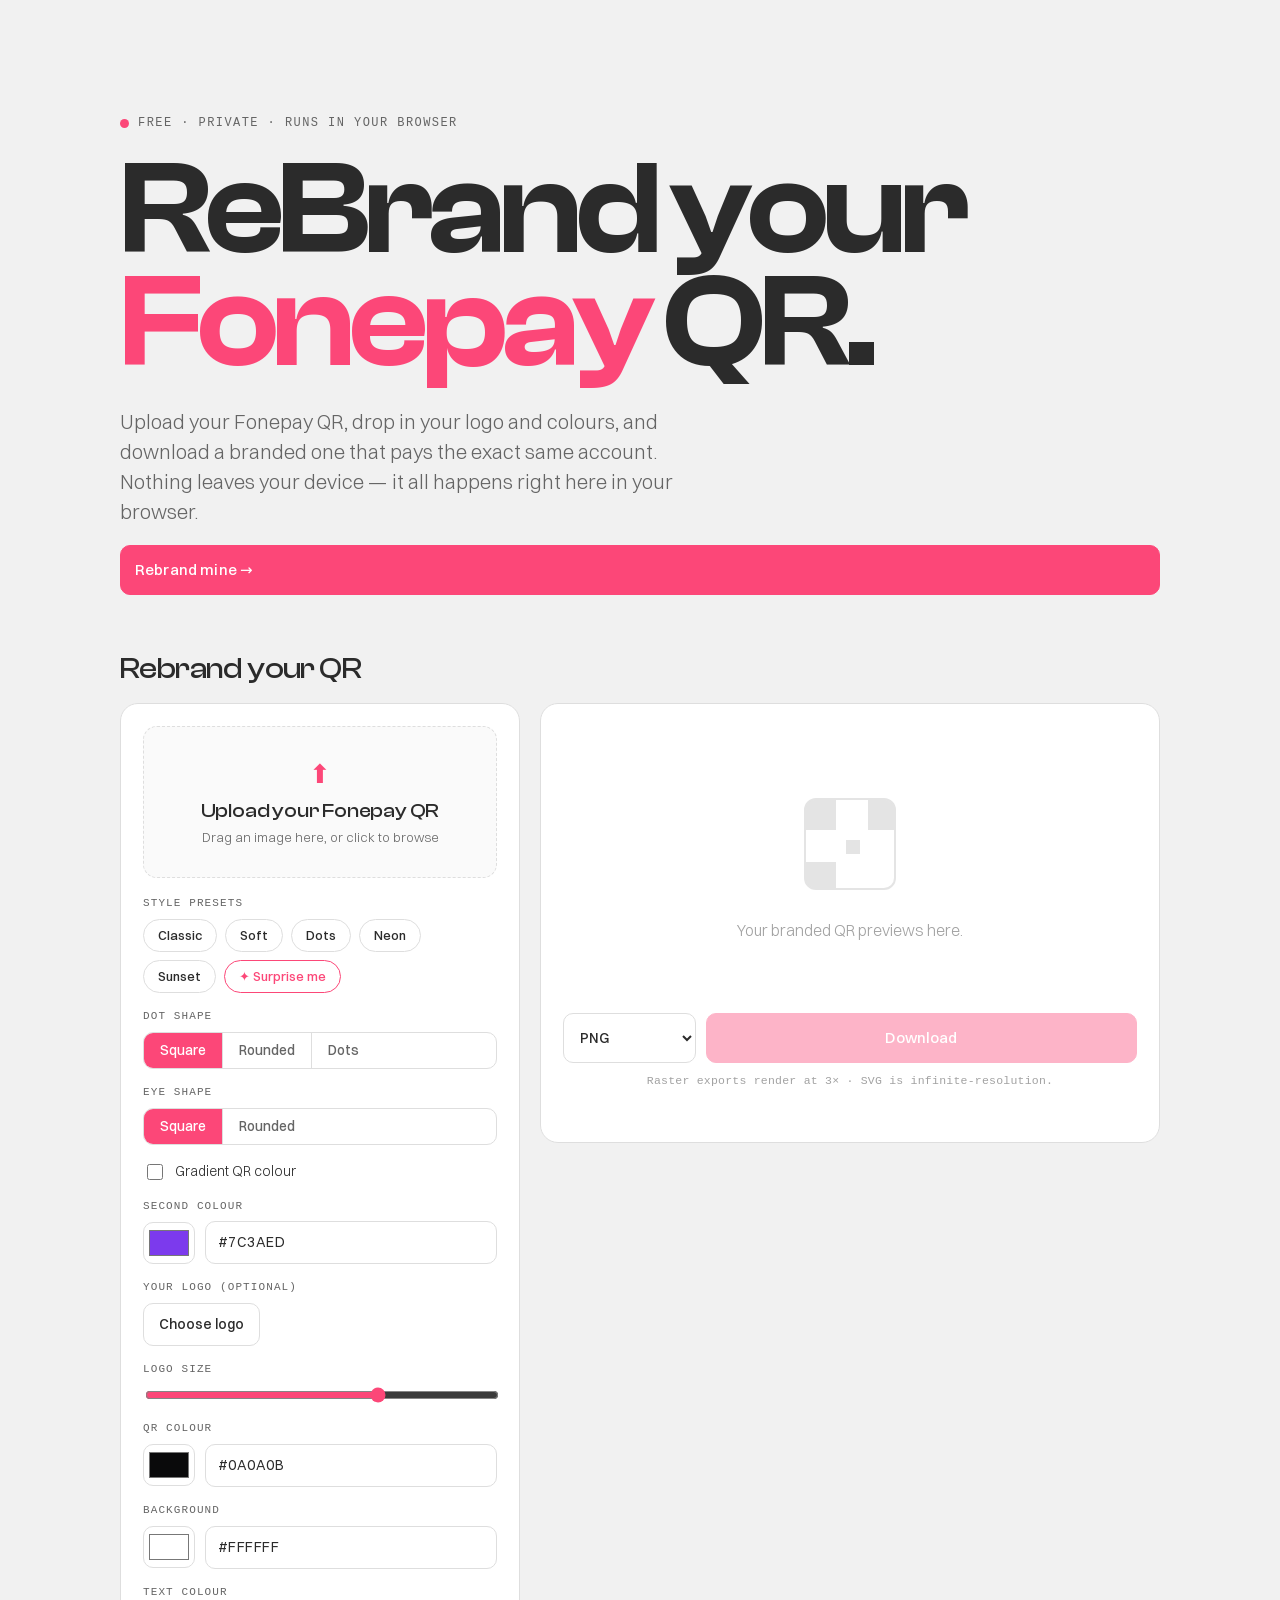
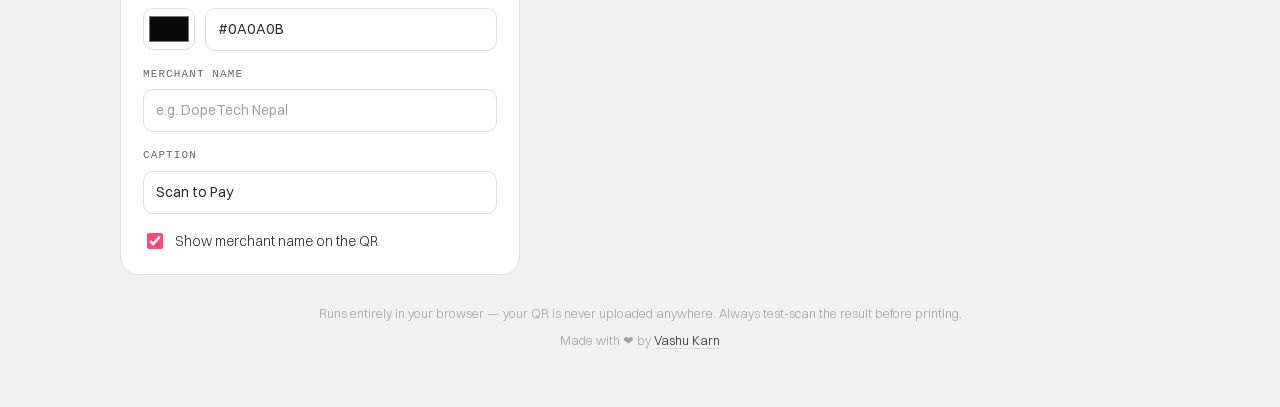
==== index.html @ 83baed9d "Add high-quality export in PNG, JPG, WebP (3x) and true-vector SVG" ====
<!doctype html>
<html lang="en">
<head>
  <meta charset="utf-8">
  <meta name="viewport" content="width=device-width, initial-scale=1">

  <title>ReBrand Fonepay QR — Add Your Logo &amp; Colours to a Fonepay QR</title>
  <meta name="description" content="Free tool to rebrand your Fonepay QR. Add your logo, colours and business name, then download a custom QR that pays the exact same account. Runs entirely in your browser — nothing is uploaded.">
  <link rel="canonical" href="https://rebrandfonepayqr.vijaykarn.com.np/">
  <meta name="robots" content="index, follow">
  <meta name="theme-color" content="#fc4778">

  <!-- Open Graph / social -->
  <meta property="og:type" content="website">
  <meta property="og:site_name" content="ReBrand Fonepay QR">
  <meta property="og:title" content="ReBrand Fonepay QR — add your logo &amp; colours to a Fonepay QR">
  <meta property="og:description" content="Upload your Fonepay QR, add your logo and colours, and download a branded one that pays the same account. Free and private — runs in your browser.">
  <meta property="og:url" content="https://rebrandfonepayqr.vijaykarn.com.np/">
  <meta property="og:image" content="https://rebrandfonepayqr.vijaykarn.com.np/og-image.png">
  <meta property="og:image:width" content="1200">
  <meta property="og:image:height" content="630">
  <meta name="twitter:card" content="summary_large_image">
  <meta name="twitter:title" content="ReBrand Fonepay QR">
  <meta name="twitter:description" content="Add your logo &amp; colours to a Fonepay QR — free, private, in your browser.">
  <meta name="twitter:image" content="https://rebrandfonepayqr.vijaykarn.com.np/og-image.png">

  <link rel="icon" href="favicon.svg" type="image/svg+xml">
  <link rel="preload" href="lib/fonts/clash-display-600.woff2" as="font" type="font/woff2" crossorigin>
  <link rel="preload" href="lib/fonts/switzer-300.woff2" as="font" type="font/woff2" crossorigin>
  <link rel="stylesheet" href="style.css">

  <script type="application/ld+json">
  {
    "@context": "https://schema.org",
    "@type": "WebApplication",
    "name": "ReBrand Fonepay QR",
    "url": "https://rebrandfonepayqr.vijaykarn.com.np/",
    "description": "Free tool to rebrand a Fonepay QR with your logo, colours and business name. The redesigned QR pays the same account. Runs entirely in the browser.",
    "applicationCategory": "UtilitiesApplication",
    "operatingSystem": "Any (web browser)",
    "browserRequirements": "Requires JavaScript",
    "offers": { "@type": "Offer", "price": "0", "priceCurrency": "NPR" }
  }
  </script>
</head>
<body>
  <header class="hero">
    <p class="eyebrow"><span class="dot"></span> Free · Private · Runs in your browser</p>
    <h1 class="hero-title">ReBrand your <em>Fonepay</em> QR.</h1>
    <p class="hero-sub">Upload your Fonepay QR, drop in your logo and colours, and download a branded one that pays the exact same account. Nothing leaves your device — it all happens right here in your browser.</p>
    <a href="#tool" class="btn primary hero-cta">Rebrand mine →</a>
  </header>

  <h2 class="tool-heading" id="tool">Rebrand your QR</h2>
  <main class="grid">
    <!-- Controls -->
    <section class="panel" aria-label="Design controls">
      <label class="drop" id="drop">
        <input type="file" id="qrFile" accept="image/*" hidden>
        <div class="drop-inner">
          <div class="drop-ico">⬆</div>
          <div><strong>Upload your Fonepay QR</strong></div>
          <div class="muted">Drag an image here, or click to browse</div>
        </div>
      </label>

      <div id="detected" class="banner" hidden></div>

      <div id="controls" hidden>
        <div class="field">
          <label>Style presets</label>
          <div class="chips" id="presets">
            <button type="button" class="chip" data-preset="classic">Classic</button>
            <button type="button" class="chip" data-preset="soft">Soft</button>
            <button type="button" class="chip" data-preset="dots">Dots</button>
            <button type="button" class="chip" data-preset="neon">Neon</button>
            <button type="button" class="chip" data-preset="sunset">Sunset</button>
            <button type="button" class="chip surprise" id="surprise">✦ Surprise me</button>
          </div>
        </div>

        <div class="field">
          <label>Dot shape</label>
          <div class="seg" id="dotShape" role="group" aria-label="Dot shape">
            <button type="button" data-val="square" class="on">Square</button>
            <button type="button" data-val="rounded">Rounded</button>
            <button type="button" data-val="dots">Dots</button>
          </div>
        </div>

        <div class="field">
          <label>Eye shape</label>
          <div class="seg" id="eyeShape" role="group" aria-label="Finder eye shape">
            <button type="button" data-val="square" class="on">Square</button>
            <button type="button" data-val="rounded">Rounded</button>
          </div>
        </div>

        <label class="check">
          <input type="checkbox" id="gradient">
          Gradient QR colour
        </label>
        <div class="field" id="fg2Field" hidden>
          <label for="fg2">Second colour</label>
          <div class="color-row">
            <input type="color" id="fg2" value="#7c3aed">
            <input type="text" id="fg2Hex" class="hex" value="#7C3AED" maxlength="7" spellcheck="false" aria-label="Second colour hex">
          </div>
        </div>

        <div class="field">
          <label>Your logo (optional)</label>
          <div class="row">
            <label class="btn file">
              <input type="file" id="logoFile" accept="image/*" hidden>
              Choose logo
            </label>
            <button id="removeLogo" class="btn ghost" hidden>Remove</button>
          </div>
        </div>

        <div class="field">
          <label for="logoSize">Logo size</label>
          <input type="range" id="logoSize" min="8" max="26" value="20">
        </div>

        <div class="field">
          <label for="fg">QR colour</label>
          <div class="color-row">
            <input type="color" id="fg" value="#0a0a0b">
            <input type="text" id="fgHex" class="hex" value="#0a0a0b" maxlength="7" spellcheck="false" aria-label="QR colour hex">
          </div>
        </div>
        <div class="field">
          <label for="bg">Background</label>
          <div class="color-row">
            <input type="color" id="bg" value="#ffffff">
            <input type="text" id="bgHex" class="hex" value="#ffffff" maxlength="7" spellcheck="false" aria-label="Background hex">
          </div>
        </div>
        <div class="field">
          <label for="tx">Text colour</label>
          <div class="color-row">
            <input type="color" id="tx" value="#0a0a0b">
            <input type="text" id="txHex" class="hex" value="#0a0a0b" maxlength="7" spellcheck="false" aria-label="Text colour hex">
          </div>
        </div>

        <div class="field">
          <label for="merchant">Merchant name</label>
          <input type="text" id="merchant" maxlength="40" placeholder="e.g. DopeTech Nepal">
        </div>

        <div class="field">
          <label for="caption">Caption</label>
          <input type="text" id="caption" value="Scan to Pay" maxlength="40" placeholder="e.g. Scan to Pay">
        </div>

        <label class="check">
          <input type="checkbox" id="showMerchant" checked>
          Show merchant name on the QR
        </label>
      </div>
    </section>

    <!-- Preview -->
    <section class="panel preview" aria-label="Preview">
      <div id="empty" class="empty">
        <div class="empty-qr"></div>
        <p>Your branded QR previews here.</p>
      </div>
      <canvas id="canvas" aria-label="Branded QR preview"></canvas>
      <div id="verify" class="verify" hidden></div>
      <div class="export">
        <select id="format" aria-label="Export format">
          <option value="png">PNG</option>
          <option value="jpg">JPG</option>
          <option value="webp">WebP</option>
          <option value="svg">SVG · vector</option>
        </select>
        <button id="download" class="btn primary" disabled>Download</button>
      </div>
      <p class="export-note">Raster exports render at 3× · SVG is infinite-resolution.</p>
    </section>
  </main>

  <footer class="foot">
    <p>Runs entirely in your browser — your QR is never uploaded anywhere.
    Always test-scan the result before printing.</p>
    <p class="credit">Made with <span aria-hidden="true">❤️</span><span class="sr-only">love</span> by
      <a href="https://vijaykarn.com.np/" target="_blank" rel="noopener">Vashu Karn</a></p>
  </footer>

  <script src="lib/jsQR.js"></script>
  <script src="lib/qrcode-generator.js"></script>
  <script type="module" src="app.js"></script>
</body>
</html>
---- style.css ----
/* Self-hosted fonts (Fontshare — free for commercial use, no CDN at runtime). */
@font-face { font-family: "Clash Display"; src: url("lib/fonts/clash-display-500.woff2") format("woff2"); font-weight: 500; font-style: normal; font-display: swap; }
@font-face { font-family: "Clash Display"; src: url("lib/fonts/clash-display-600.woff2") format("woff2"); font-weight: 600; font-style: normal; font-display: swap; }
@font-face { font-family: "Switzer"; src: url("lib/fonts/switzer-300.woff2") format("woff2"); font-weight: 300; font-style: normal; font-display: swap; }
@font-face { font-family: "Switzer"; src: url("lib/fonts/switzer-400.woff2") format("woff2"); font-weight: 400; font-style: normal; font-display: swap; }
@font-face { font-family: "Switzer"; src: url("lib/fonts/switzer-500.woff2") format("woff2"); font-weight: 500; font-style: normal; font-display: swap; }

/* Visual language adapted from incredibles.dev:
   light editorial ground (#f1f1f1), ink #2b2b2b, hot-pink accent #fc4778,
   an oversized display face with tight tracking, and easeOutQuint motion.
   Fonts are free look-alikes (Clash Display ~ Frama, Switzer ~ Neue Montreal). */
:root {
  --bg: #f1f1f1;
  --surface: #ffffff;
  --surface-2: #fafafa;
  --ink: #2b2b2b;
  --muted: #656565;
  --faint: #a2a2a2;
  --line: #dedede;
  --line-2: #eaeaea;
  --accent: #fc4778;
  --accent-ink: #ffffff;
  --ok: #1f9d55;
  --bad: #e0245e;
  --radius: 14px;
  --ease: cubic-bezier(0.23, 1, 0.32, 1);
  --ease-expo: cubic-bezier(0.19, 1, 0.22, 1);

  --font-head: "Clash Display", "Frama", system-ui, sans-serif;
  --font-body: "Switzer", "Neue Montreal", system-ui, -apple-system, sans-serif;
  --font-mono: "Supply Mono", ui-monospace, "SF Mono", Menlo, Consolas, monospace;
  font-family: var(--font-body);
}

* { box-sizing: border-box; }
body {
  margin: 0;
  background: var(--bg);
  color: var(--ink);
  font-family: var(--font-body);
  font-weight: 300;
  line-height: 1.35;
  min-height: 100vh;
  padding: 40px 20px 56px;
  -webkit-font-smoothing: antialiased;
}

/* Motion: staggered fade-up reveal on load, easeOutQuint */
@keyframes fadeUp { from { opacity: 0; transform: translateY(18px); } to { opacity: 1; transform: none; } }
.hero, .grid > .panel, .foot { animation: fadeUp .9s var(--ease) both; }
.hero { animation-delay: .04s; }
.hero-title { animation: fadeUp 1s var(--ease) both; animation-delay: .1s; }
.hero-sub { animation: fadeUp 1s var(--ease) both; animation-delay: .18s; }
.hero-cta { animation: fadeUp 1s var(--ease) both; animation-delay: .26s; }
.grid > .panel:nth-child(1) { animation-delay: .14s; }
.grid > .panel:nth-child(2) { animation-delay: .22s; }
.foot { animation-delay: .3s; }

/* Hero */
.hero { max-width: 1040px; margin: 0 auto; padding: clamp(36px, 8vh, 92px) 0 clamp(30px, 6vh, 64px); }
.eyebrow { display: inline-flex; align-items: center; gap: 9px; font-family: var(--font-mono); font-size: 12px; text-transform: uppercase; letter-spacing: .12em; color: var(--muted); margin: 0 0 22px; }
.eyebrow .dot { width: 9px; height: 9px; border-radius: 50%; background: var(--accent); }
.hero-title {
  font-family: var(--font-head); font-weight: 600;
  font-size: clamp(48px, 11vw, 132px); line-height: .86; letter-spacing: -.045em;
  margin: 0; text-wrap: balance;
}
.hero-title em { font-style: normal; color: var(--accent); }
.hero-sub { max-width: 560px; margin: 26px 0 0; font-size: clamp(16px, 2.3vw, 20px); line-height: 1.5; color: var(--muted); }
.hero-cta { display: inline-flex; width: auto; margin-top: 30px; padding: 14px 26px; text-decoration: none; }
.tool-heading { max-width: 1040px; margin: 0 auto 14px; font-family: var(--font-head); font-weight: 500; font-size: clamp(22px, 3vw, 30px); letter-spacing: -.02em; }

/* Layout */
.grid {
  max-width: 1040px; margin: 0 auto;
  display: grid; grid-template-columns: 400px 1fr; gap: 20px; align-items: start;
}
@media (max-width: 820px) { .grid { grid-template-columns: 1fr; } }

.panel {
  background: var(--surface); border: 1px solid var(--line);
  border-radius: 18px; padding: 22px;
}

/* Dropzone */
.drop {
  display: block; border: 1.5px dashed var(--line); border-radius: var(--radius);
  padding: 30px; text-align: center; cursor: pointer; background: var(--surface-2);
  transition: border-color .4s var(--ease), background .4s var(--ease), transform .4s var(--ease);
}
.drop:hover, .drop.over { border-color: var(--accent); background: #fff5f8; transform: translateY(-2px); }
.drop-inner { display: grid; gap: 5px; }
.drop-ico { font-size: 26px; color: var(--accent); }
.drop-inner strong { font-family: var(--font-head); font-weight: 500; letter-spacing: -.01em; font-size: 20px; }
.muted { color: var(--muted); font-size: 13px; }

/* Banner */
.banner { margin-top: 16px; padding: 12px 14px; border-radius: var(--radius); font-size: 13.5px; line-height: 1.45; border: 1px solid var(--line); background: var(--surface-2); }
.banner.ok { background: #eefaf1; border-color: #bfe6cb; color: #1a6d3a; }
.banner.warn { background: #fff7e8; border-color: #f0dca6; color: #8a6414; }
.banner.bad { background: #fdeef2; border-color: #f3c2ce; color: #9c2444; }

/* Controls */
#controls { margin-top: 18px; display: grid; gap: 16px; }
.field { display: grid; gap: 8px; }
.field > label { font-family: var(--font-mono); font-size: 11px; text-transform: uppercase; letter-spacing: .1em; color: var(--muted); }
.row { display: flex; gap: 10px; align-items: center; }

input[type="text"] {
  width: 100%; background: var(--surface); border: 1px solid var(--line); color: var(--ink);
  border-radius: 10px; padding: 11px 12px; font-size: 14px; font-family: var(--font-body);
  transition: border-color .3s var(--ease), box-shadow .3s var(--ease);
}
input[type="text"]::placeholder { color: var(--faint); }
input[type="text"]:focus { outline: none; border-color: var(--accent); box-shadow: 0 0 0 3px rgba(252, 71, 120, .15); }
input[type="color"] { width: 100%; height: 42px; background: var(--surface); border: 1px solid var(--line); border-radius: 10px; padding: 3px; cursor: pointer; }
.color-row { display: flex; gap: 10px; align-items: center; }
.color-row input[type="color"] { flex: 0 0 52px; width: 52px; }
.hex { flex: 1; text-transform: uppercase; font-family: var(--font-mono); letter-spacing: .03em; }
.hex.invalid { border-color: var(--bad); box-shadow: 0 0 0 3px rgba(224, 36, 94, .15); }
input[type="range"] { width: 100%; accent-color: var(--accent); }
.check { display: flex; align-items: center; gap: 9px; font-size: 14px; color: var(--ink); cursor: pointer; }
.check input { accent-color: var(--accent); width: 16px; height: 16px; }

/* Style presets */
.chips { display: flex; flex-wrap: wrap; gap: 8px; }
.chip {
  border: 1px solid var(--line); background: var(--surface); color: var(--ink);
  border-radius: 999px; padding: 7px 14px; font-size: 13px; font-weight: 500; font-family: var(--font-body);
  cursor: pointer; transition: border-color .3s var(--ease), color .3s var(--ease), background .3s var(--ease), transform .2s var(--ease);
}
.chip:hover { border-color: var(--ink); transform: translateY(-1px); }
.chip.surprise { border-color: var(--accent); color: var(--accent); }
.chip.surprise:hover { background: var(--accent); color: #fff; border-color: var(--accent); }

/* Segmented control */
.seg { display: inline-flex; border: 1px solid var(--line); border-radius: 10px; overflow: hidden; background: var(--surface); }
.seg button {
  border: 0; background: transparent; color: var(--muted); cursor: pointer;
  padding: 9px 16px; font-size: 13.5px; font-weight: 500; font-family: var(--font-body);
  border-right: 1px solid var(--line); transition: background .25s var(--ease), color .25s var(--ease);
}
.seg button:last-child { border-right: 0; }
.seg button:hover { color: var(--ink); }
.seg button.on { background: var(--accent); color: #fff; }

/* Buttons */
.btn {
  border: 1px solid var(--line); background: var(--surface); color: var(--ink);
  border-radius: 10px; padding: 11px 15px; font-size: 14px; font-weight: 500; font-family: var(--font-body);
  cursor: pointer; transition: background .3s var(--ease), color .3s var(--ease), border-color .3s var(--ease), transform .3s var(--ease);
}
.btn:hover { border-color: var(--ink); transform: translateY(-1px); }
.btn.ghost { background: transparent; color: var(--muted); border-color: transparent; }
.btn.ghost:hover { color: var(--accent); transform: none; }
.btn.primary {
  width: 100%; margin-top: 18px; background: var(--accent); border-color: var(--accent); color: var(--accent-ink);
  padding: 14px; font-size: 15px; letter-spacing: .01em;
}
.btn.primary:hover { background: #e23568; border-color: #e23568; transform: translateY(-2px); }
.btn.primary:disabled { opacity: .4; cursor: not-allowed; transform: none; }
.btn:focus-visible { outline: 2px solid var(--accent); outline-offset: 2px; }

/* Preview */
.preview { display: flex; flex-direction: column; align-items: center; min-height: 440px; justify-content: center; }
#canvas { max-width: 100%; height: auto; border-radius: 14px; box-shadow: 0 20px 50px rgba(43, 43, 43, .14); transition: transform .6s var(--ease); }
#canvas[width="0"], #canvas:not([width]) { display: none; }
.empty { text-align: center; color: var(--faint); display: grid; gap: 14px; justify-items: center; padding: 40px; }
.empty-qr {
  width: 92px; height: 92px; border-radius: 12px; opacity: .8; border: 2px solid var(--line);
  background:
    linear-gradient(var(--line), var(--line)) 0 0 / 30px 30px no-repeat,
    linear-gradient(var(--line), var(--line)) 62px 0 / 30px 30px no-repeat,
    linear-gradient(var(--line), var(--line)) 0 62px / 30px 30px no-repeat,
    linear-gradient(var(--line), var(--line)) 40px 40px / 14px 14px no-repeat;
}
.verify { margin-top: 16px; font-size: 13px; font-weight: 500; text-align: center; font-family: var(--font-mono); letter-spacing: .01em; }
.verify.ok { color: var(--ok); }
.verify.bad { color: var(--bad); }

/* Export row */
.export { display: flex; gap: 10px; width: 100%; margin-top: 16px; }
.export select {
  flex: 0 0 128px; background: var(--surface); border: 1px solid var(--line); color: var(--ink);
  border-radius: 10px; padding: 0 12px; font-size: 14px; font-weight: 500; font-family: var(--font-body); cursor: pointer;
}
.export select:focus { outline: none; border-color: var(--accent); box-shadow: 0 0 0 3px rgba(252, 71, 120, .15); }
.export .btn.primary { flex: 1; margin-top: 0; }
.export-note { margin: 10px 0 0; font-size: 11.5px; color: var(--faint); font-family: var(--font-mono); letter-spacing: .02em; text-align: center; }

.foot { max-width: 1040px; margin: 30px auto 0; text-align: center; color: var(--faint); font-size: 12.5px; line-height: 1.5; display: grid; gap: 8px; }
.foot p { margin: 0; }
.foot .credit a { color: var(--ink); text-decoration: none; border-bottom: 1px solid var(--line); transition: color .3s var(--ease), border-color .3s var(--ease); }
.foot .credit a:hover { color: var(--accent); border-color: var(--accent); }
.sr-only { position: absolute; width: 1px; height: 1px; padding: 0; margin: -1px; overflow: hidden; clip: rect(0 0 0 0); white-space: nowrap; border: 0; }

@media (prefers-reduced-motion: reduce) {
  *, *::before, *::after { animation: none !important; transition: none !important; }
}
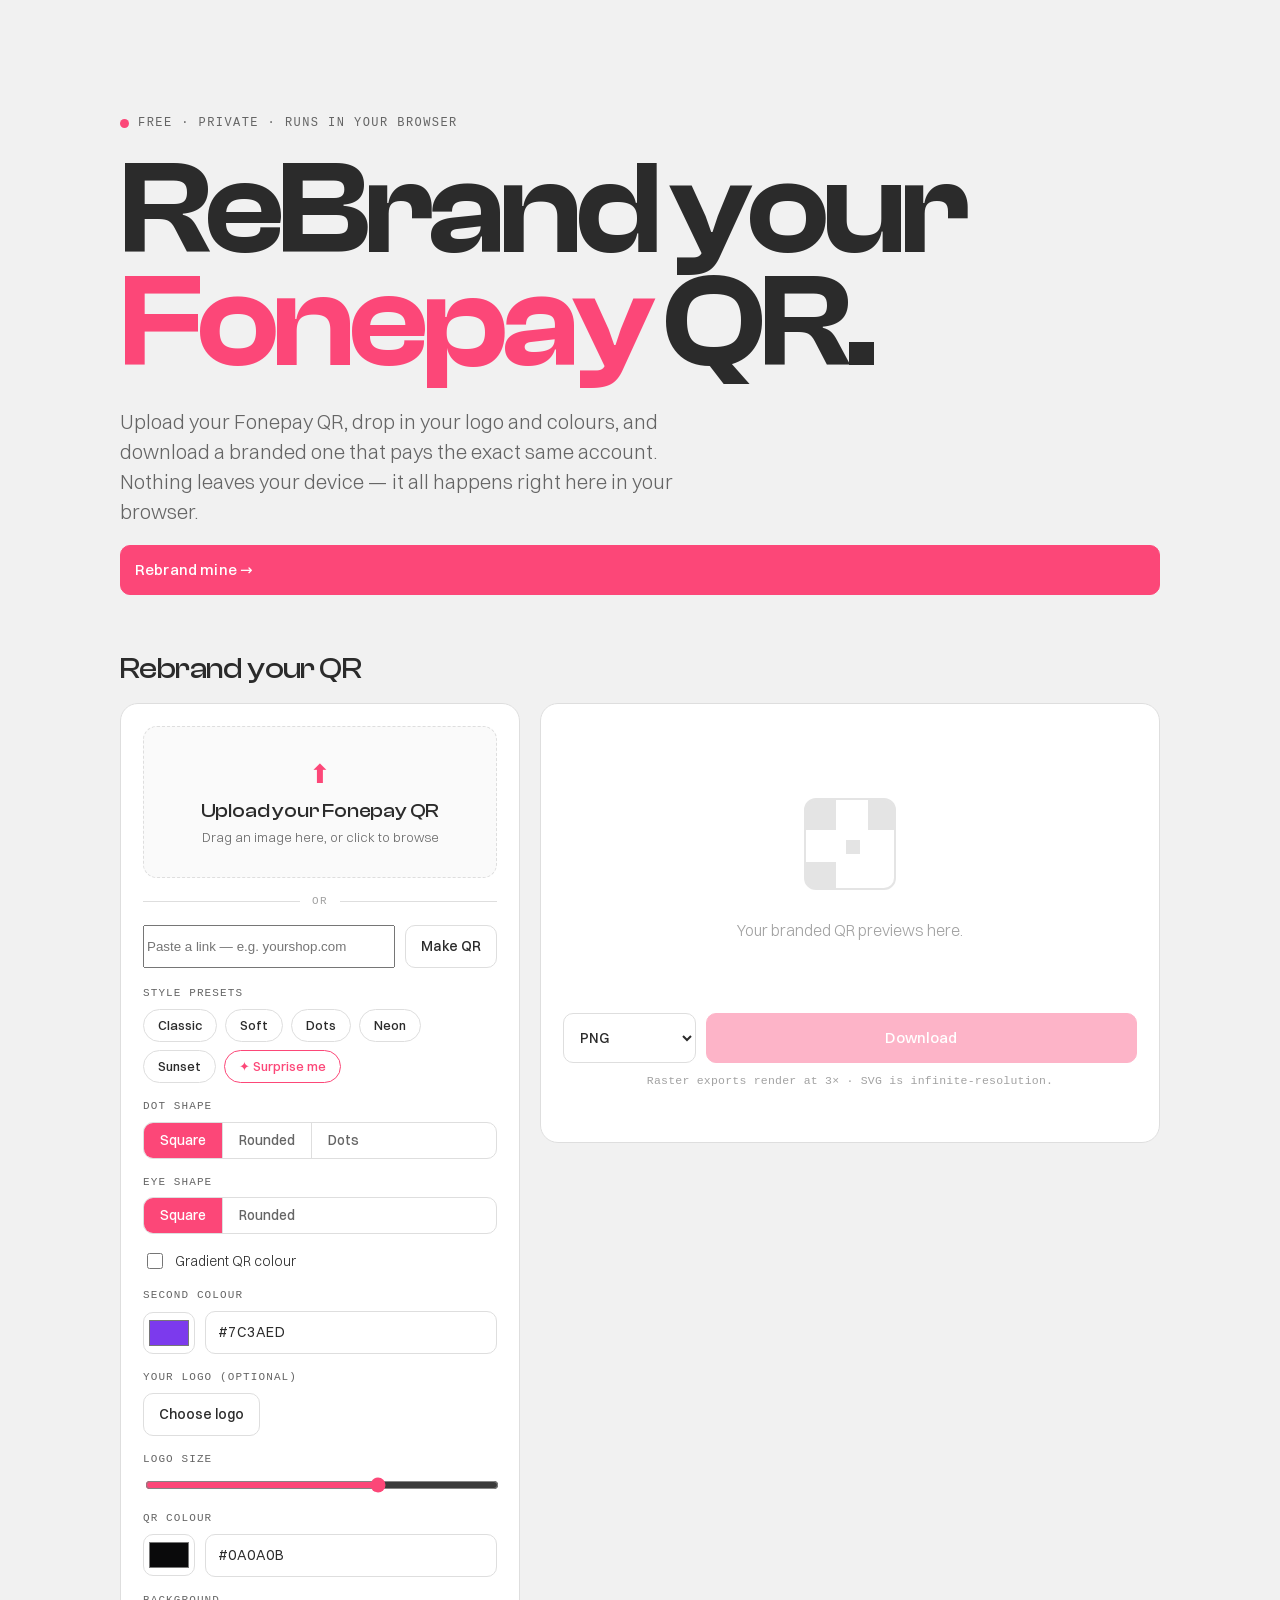
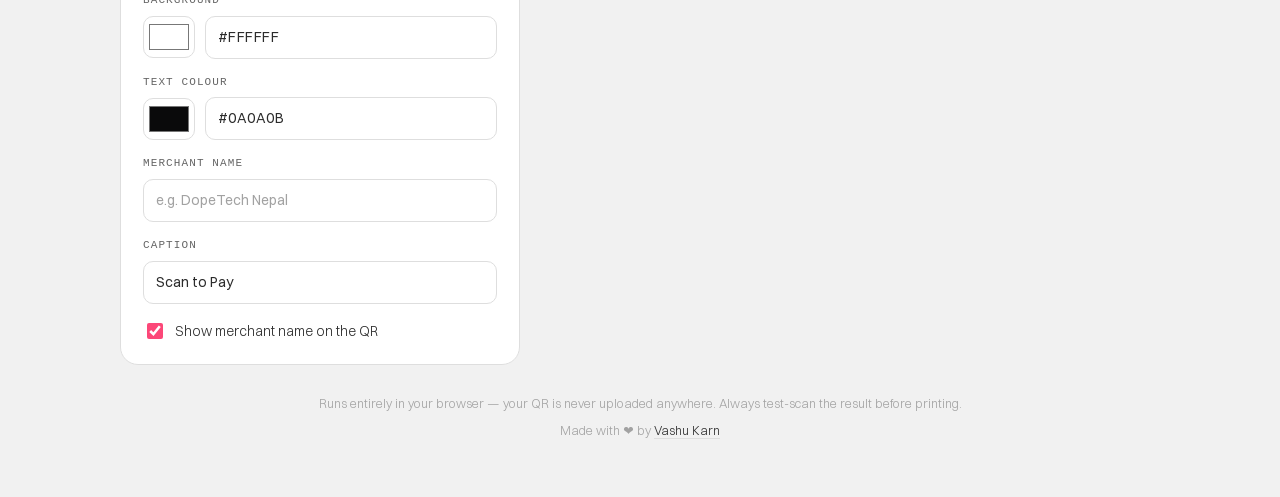
==== commit 2f837bb8: "Add link input: generate and brand a QR from a typed link, not just an uploaded one" ====
--- a/index.html
+++ b/index.html
@@ -64,6 +64,12 @@
         </div>
       </label>
 
+      <div class="or"><span>or</span></div>
+      <div class="linkrow">
+        <input type="url" id="linkInput" placeholder="Paste a link — e.g. yourshop.com" inputmode="url" spellcheck="false" autocomplete="off">
+        <button type="button" id="linkGo" class="btn">Make QR</button>
+      </div>
+
       <div id="detected" class="banner" hidden></div>
 
       <div id="controls" hidden>
--- a/style.css
+++ b/style.css
@@ -94,6 +94,13 @@
 .drop-inner strong { font-family: var(--font-head); font-weight: 500; letter-spacing: -.01em; font-size: 20px; }
 .muted { color: var(--muted); font-size: 13px; }
 
+/* "or" divider + link input */
+.or { display: flex; align-items: center; gap: 12px; margin: 16px 0; color: var(--faint); font-family: var(--font-mono); font-size: 11px; text-transform: uppercase; letter-spacing: .12em; }
+.or::before, .or::after { content: ""; flex: 1; height: 1px; background: var(--line); }
+.linkrow { display: flex; gap: 10px; }
+.linkrow input { flex: 1; min-width: 0; }
+.linkrow .btn { flex: 0 0 auto; white-space: nowrap; }
+
 /* Banner */
 .banner { margin-top: 16px; padding: 12px 14px; border-radius: var(--radius); font-size: 13.5px; line-height: 1.45; border: 1px solid var(--line); background: var(--surface-2); }
 .banner.ok { background: #eefaf1; border-color: #bfe6cb; color: #1a6d3a; }
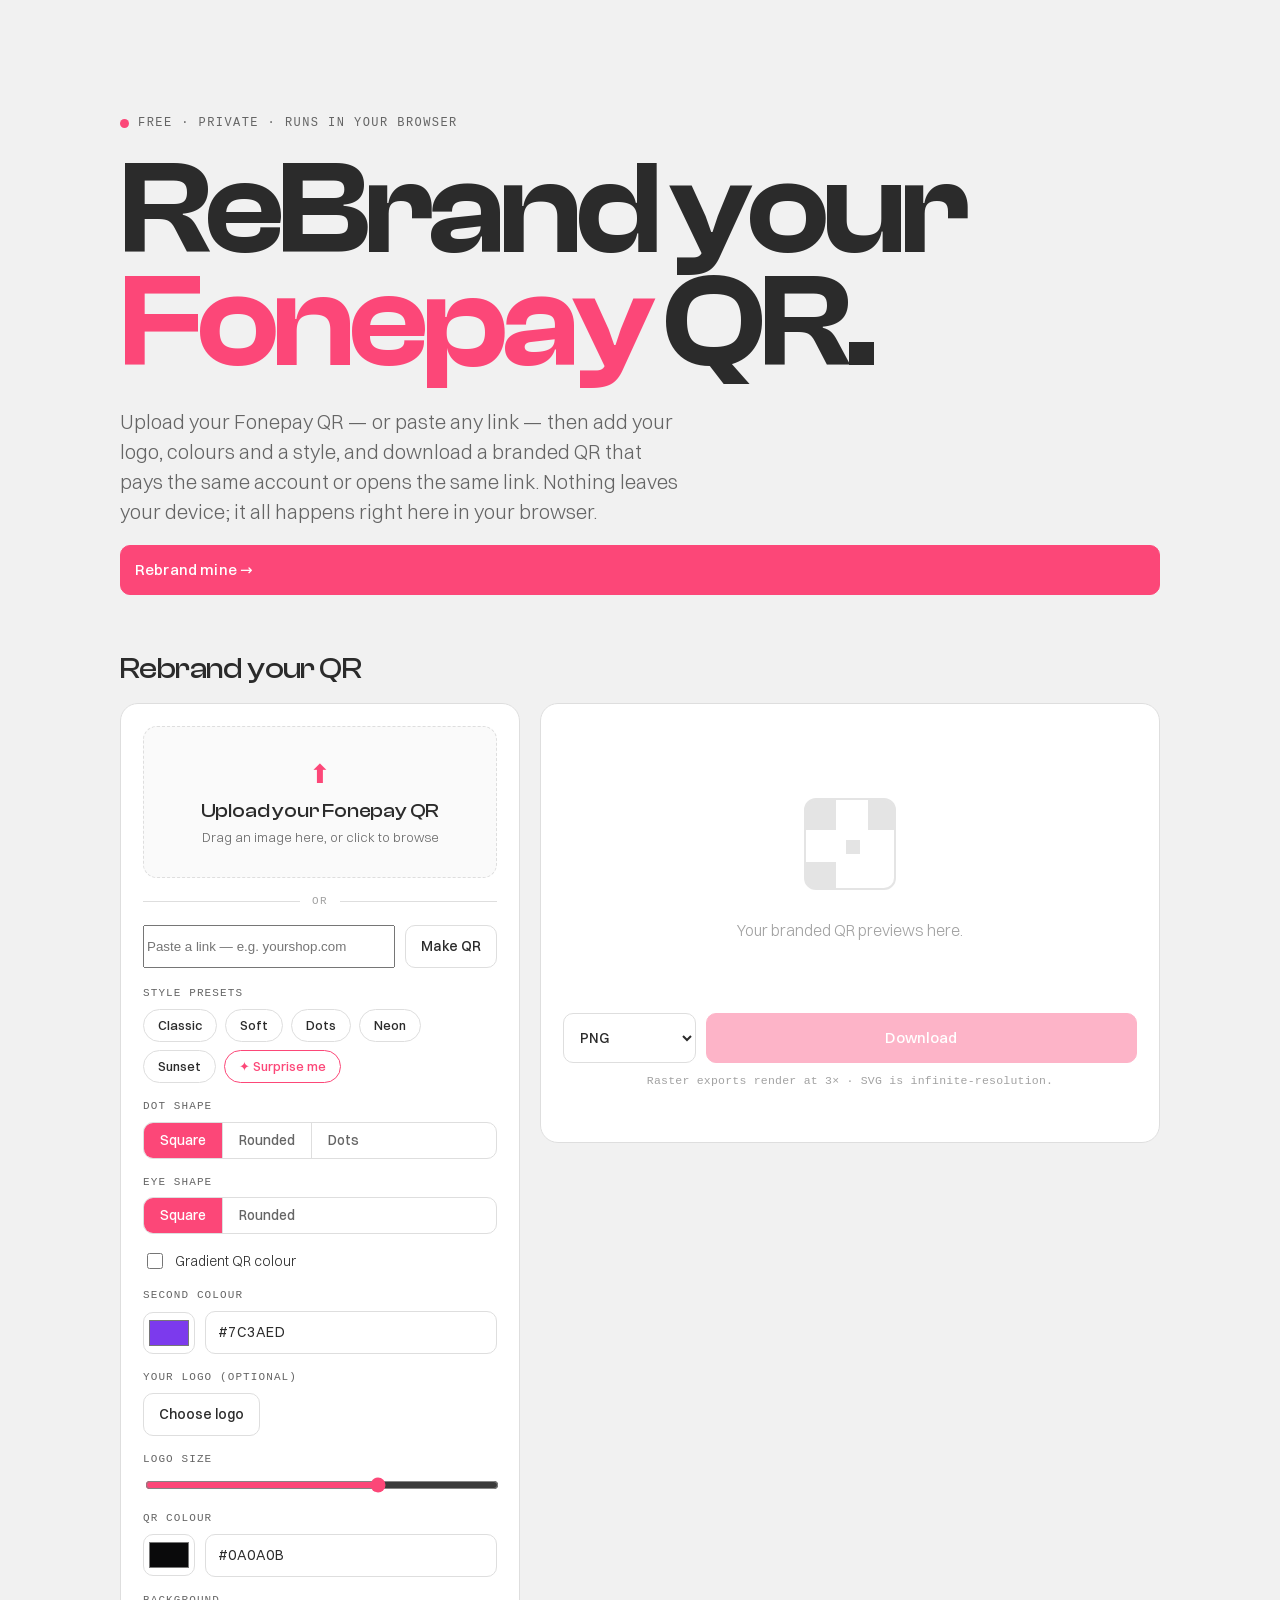
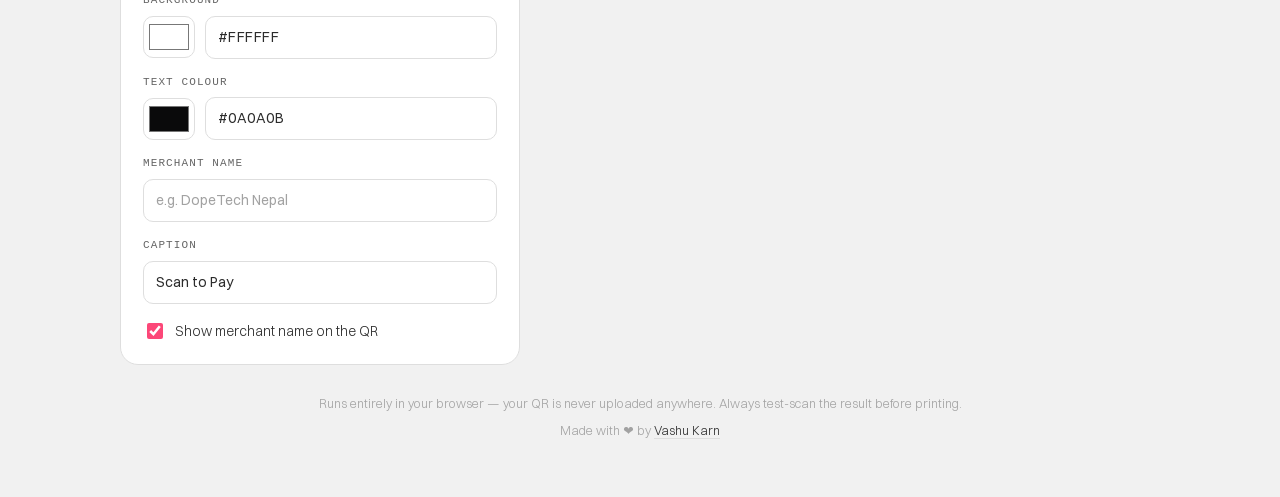
==== commit 15d1a29d: "Broaden hero copy to cover links while keeping Fonepay SEO" ====
--- a/index.html
+++ b/index.html
@@ -47,7 +47,7 @@
   <header class="hero">
     <p class="eyebrow"><span class="dot"></span> Free · Private · Runs in your browser</p>
     <h1 class="hero-title">ReBrand your <em>Fonepay</em> QR.</h1>
-    <p class="hero-sub">Upload your Fonepay QR, drop in your logo and colours, and download a branded one that pays the exact same account. Nothing leaves your device — it all happens right here in your browser.</p>
+    <p class="hero-sub">Upload your Fonepay QR — or paste any link — then add your logo, colours and a style, and download a branded QR that pays the same account or opens the same link. Nothing leaves your device; it all happens right here in your browser.</p>
     <a href="#tool" class="btn primary hero-cta">Rebrand mine →</a>
   </header>
 
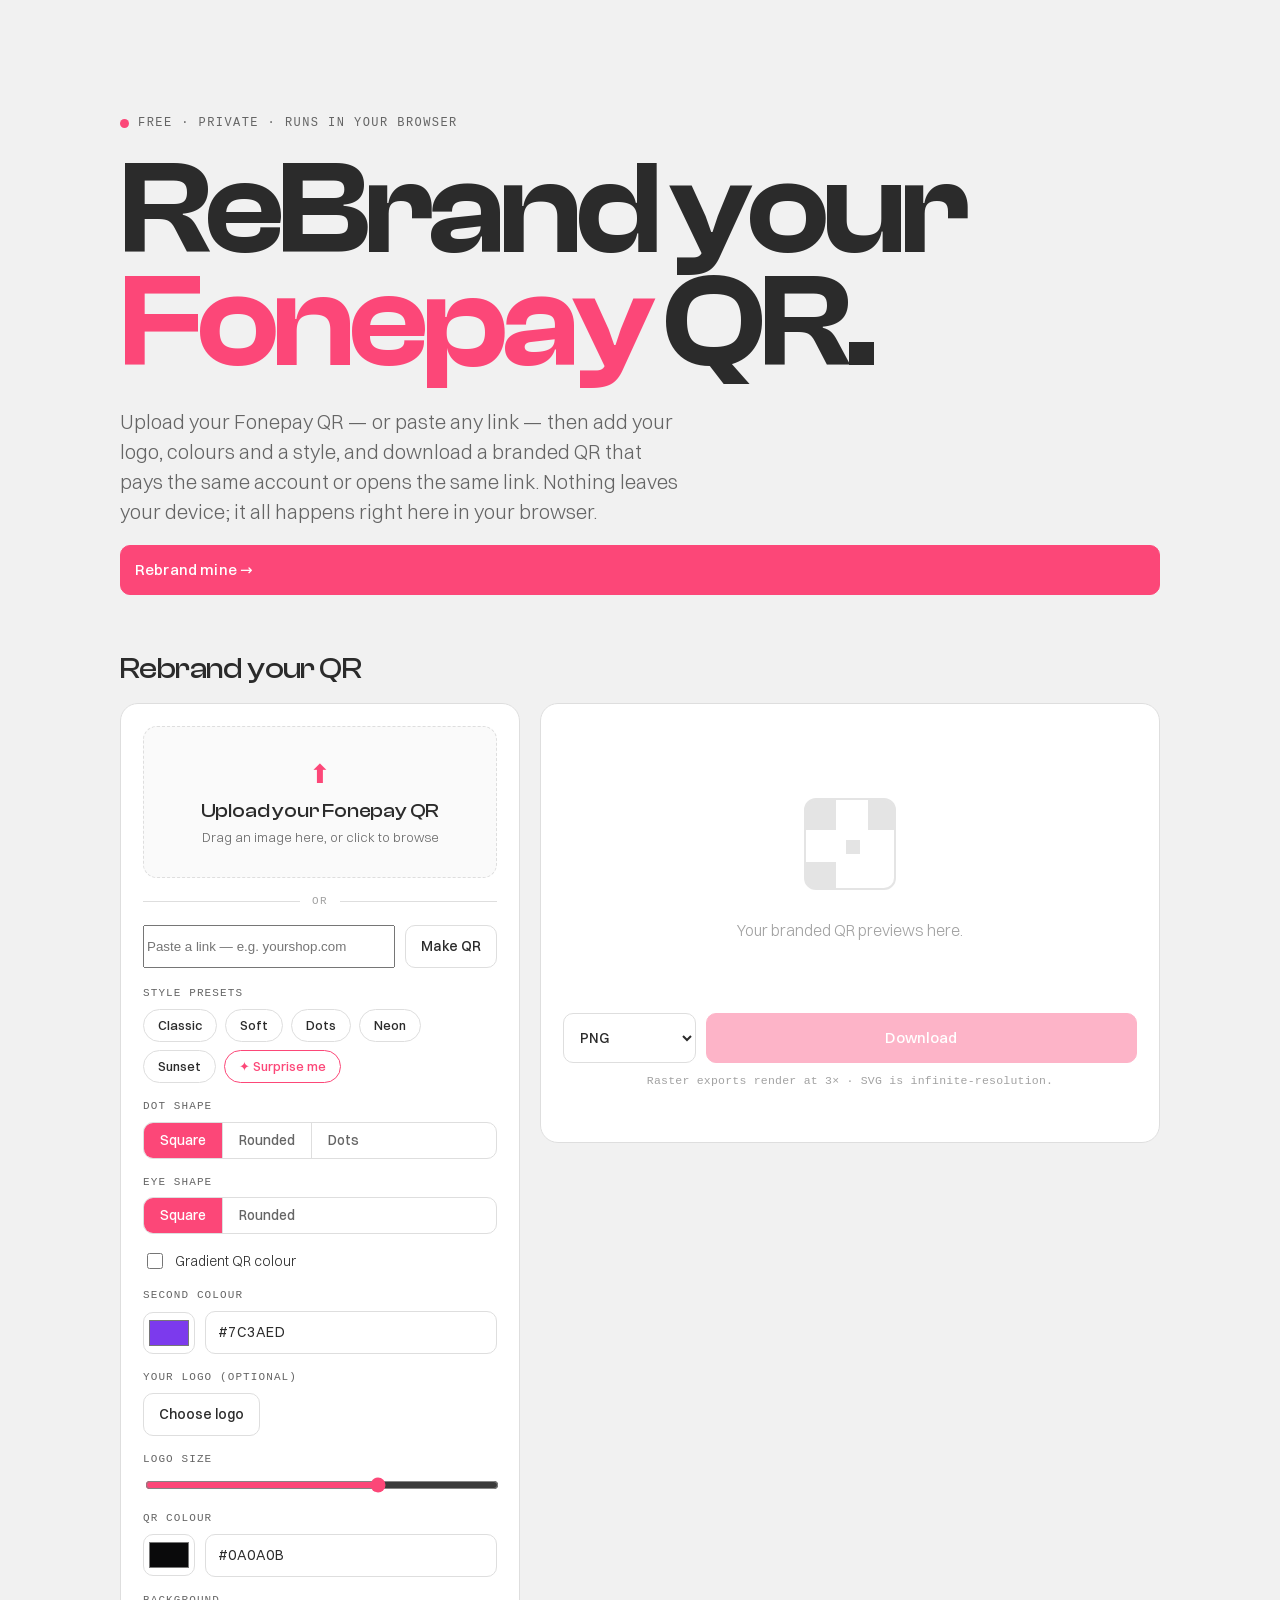
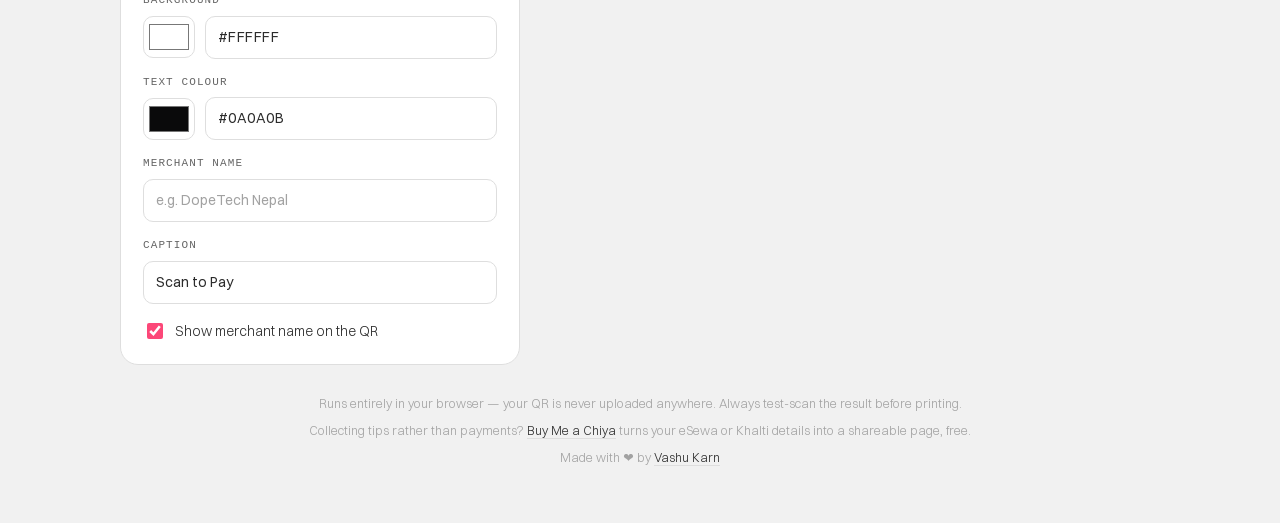
==== commit db1ac517: "Deploy to GitHub Pages, add icons, licence and analytics Adds the favicon set the site was missing, " ====
--- a/index.html
+++ b/index.html
@@ -3,6 +3,15 @@
 <head>
   <meta charset="utf-8">
   <meta name="viewport" content="width=device-width, initial-scale=1">
+
+  <!-- Google Tag Manager. Replace GTM-XXXXXXX with this site's own container,
+       separate from the portfolio and Buy Me a Chiya containers. -->
+  <script>(function(w,d,s,l,i){w[l]=w[l]||[];w[l].push({'gtm.start':
+  new Date().getTime(),event:'gtm.js'});var f=d.getElementsByTagName(s)[0],
+  j=d.createElement(s),dl=l!='dataLayer'?'&l='+l:'';j.async=true;j.src=
+  'https://www.googletagmanager.com/gtm.js?id='+i+dl;f.parentNode.insertBefore(j,f);
+  })(window,document,'script','dataLayer','GTM-XXXXXXX');</script>
+  <!-- End Google Tag Manager -->
 
   <title>ReBrand Fonepay QR — Add Your Logo &amp; Colours to a Fonepay QR</title>
   <meta name="description" content="Free tool to rebrand your Fonepay QR. Add your logo, colours and business name, then download a custom QR that pays the exact same account. Runs entirely in your browser — nothing is uploaded.">
@@ -24,7 +33,10 @@
   <meta name="twitter:description" content="Add your logo &amp; colours to a Fonepay QR — free, private, in your browser.">
   <meta name="twitter:image" content="https://rebrandfonepayqr.vijaykarn.com.np/og-image.png">
 
+  <link rel="icon" href="favicon.ico" sizes="any">
   <link rel="icon" href="favicon.svg" type="image/svg+xml">
+  <link rel="icon" type="image/png" sizes="192x192" href="icon-192.png">
+  <link rel="apple-touch-icon" href="apple-touch-icon.png">
   <link rel="preload" href="lib/fonts/clash-display-600.woff2" as="font" type="font/woff2" crossorigin>
   <link rel="preload" href="lib/fonts/switzer-300.woff2" as="font" type="font/woff2" crossorigin>
   <link rel="stylesheet" href="style.css">
@@ -44,6 +56,11 @@
   </script>
 </head>
 <body>
+
+  <!-- Google Tag Manager (noscript) -->
+  <noscript><iframe src="https://www.googletagmanager.com/ns.html?id=GTM-XXXXXXX"
+  height="0" width="0" style="display:none;visibility:hidden"></iframe></noscript>
+  <!-- End Google Tag Manager (noscript) -->
   <header class="hero">
     <p class="eyebrow"><span class="dot"></span> Free · Private · Runs in your browser</p>
     <h1 class="hero-title">ReBrand your <em>Fonepay</em> QR.</h1>
@@ -193,6 +210,9 @@
   <footer class="foot">
     <p>Runs entirely in your browser — your QR is never uploaded anywhere.
     Always test-scan the result before printing.</p>
+    <p class="credit">Collecting tips rather than payments?
+      <a href="https://buymeachiya.vijaykarn.com.np/" target="_blank" rel="noopener">Buy Me a Chiya</a>
+      turns your eSewa or Khalti details into a shareable page, free.</p>
     <p class="credit">Made with <span aria-hidden="true">❤️</span><span class="sr-only">love</span> by
       <a href="https://vijaykarn.com.np/" target="_blank" rel="noopener">Vashu Karn</a></p>
   </footer>
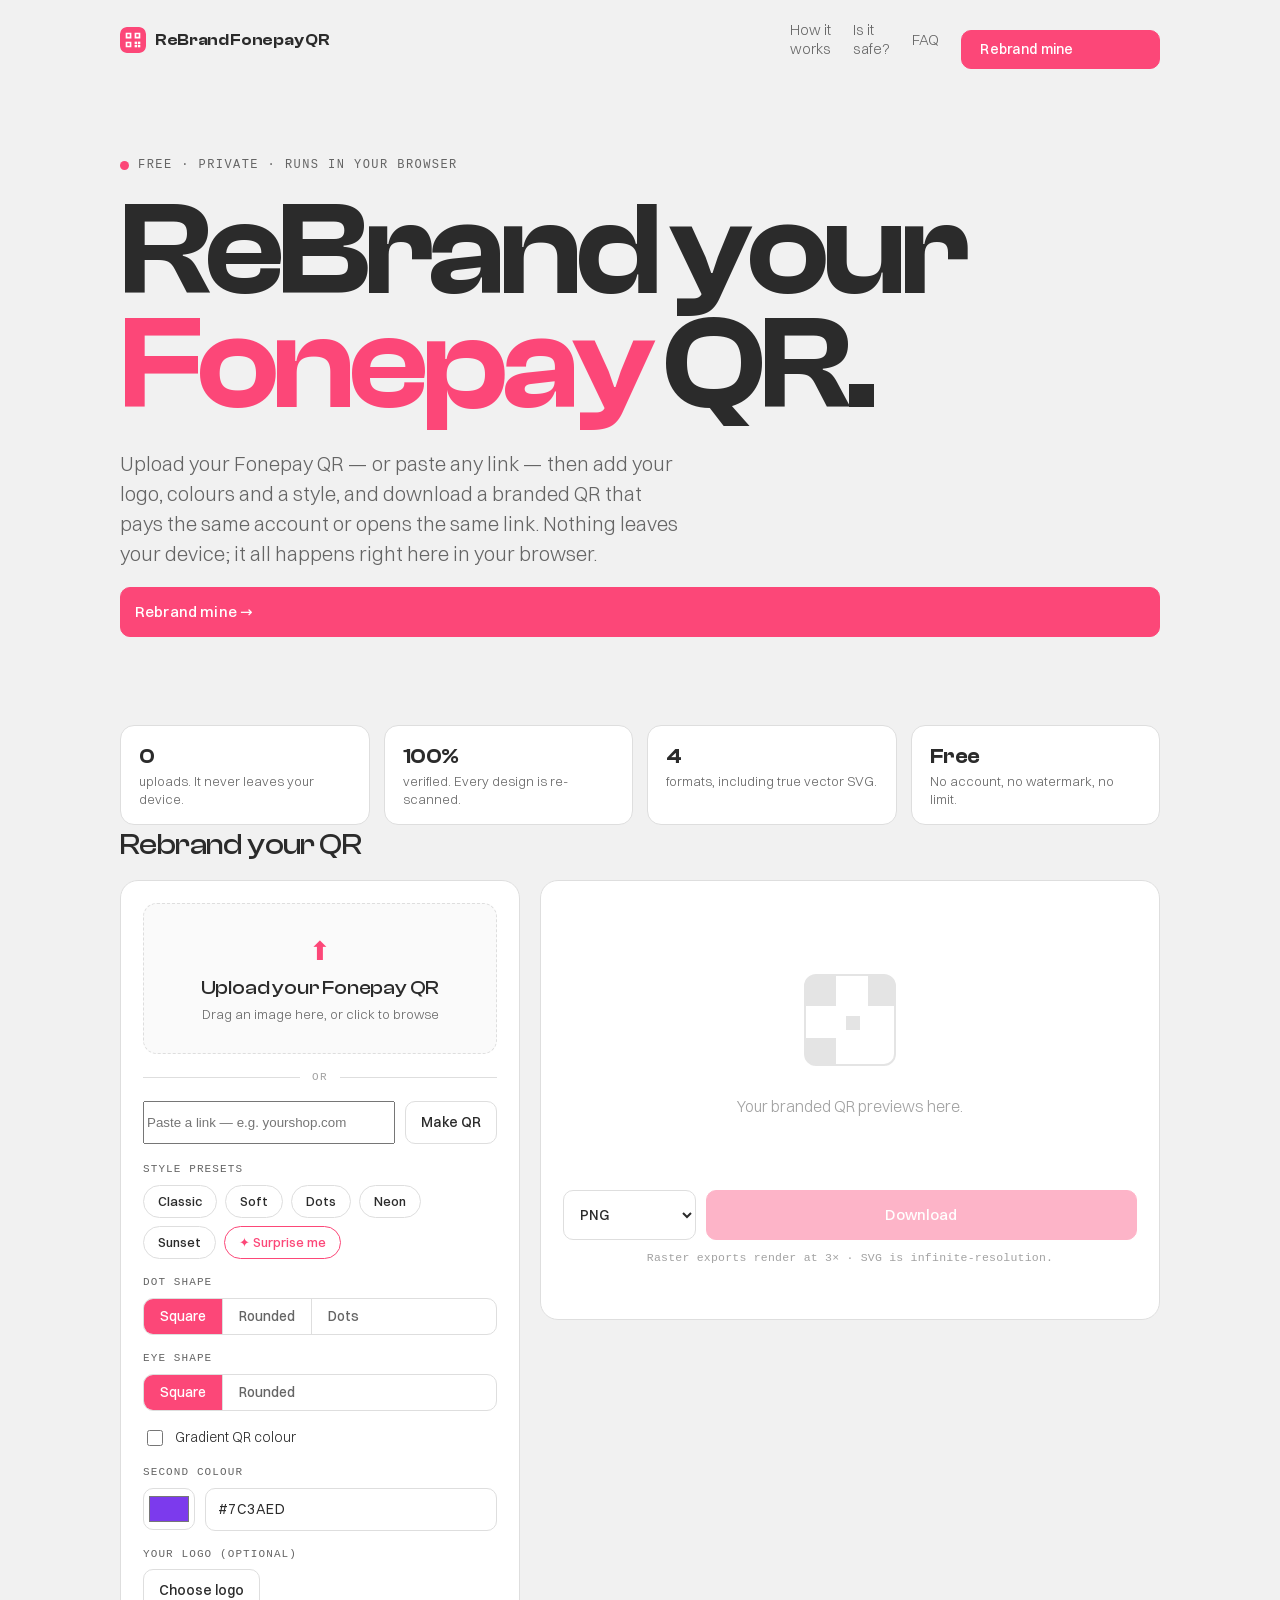
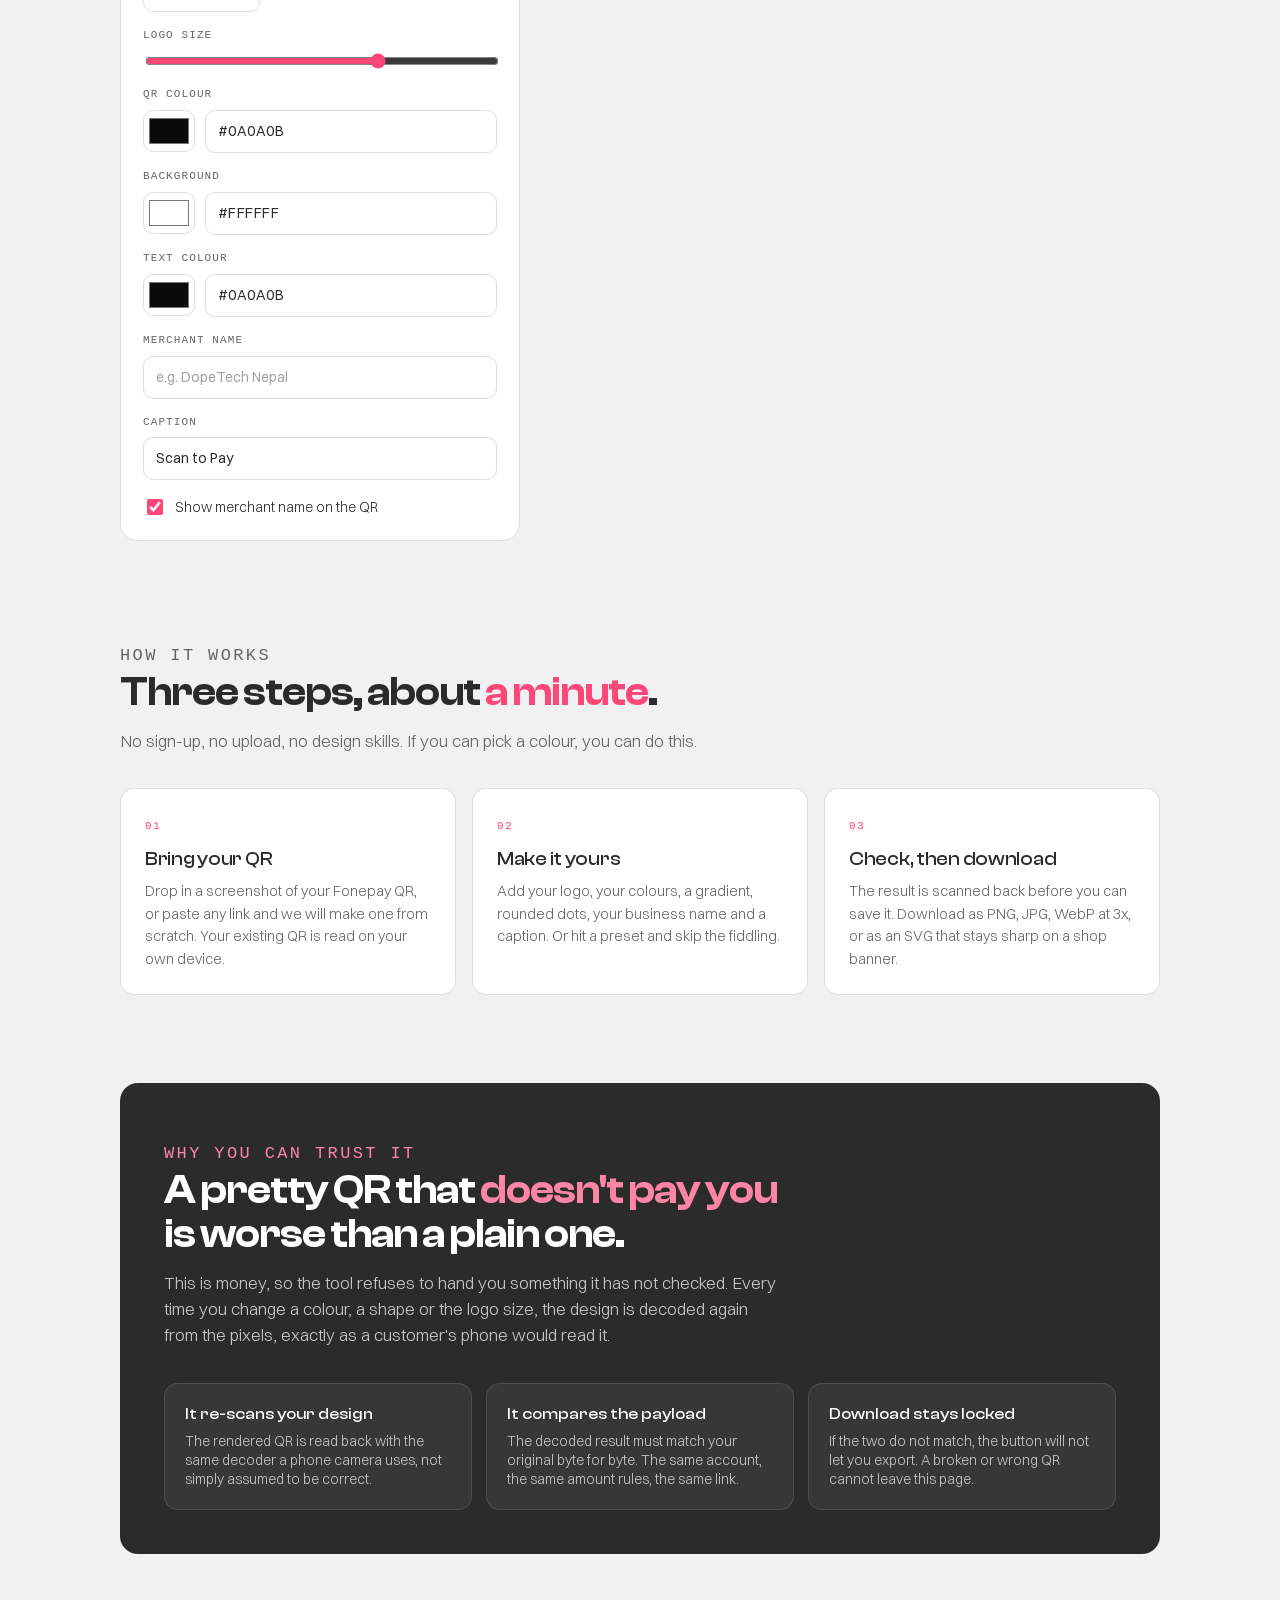
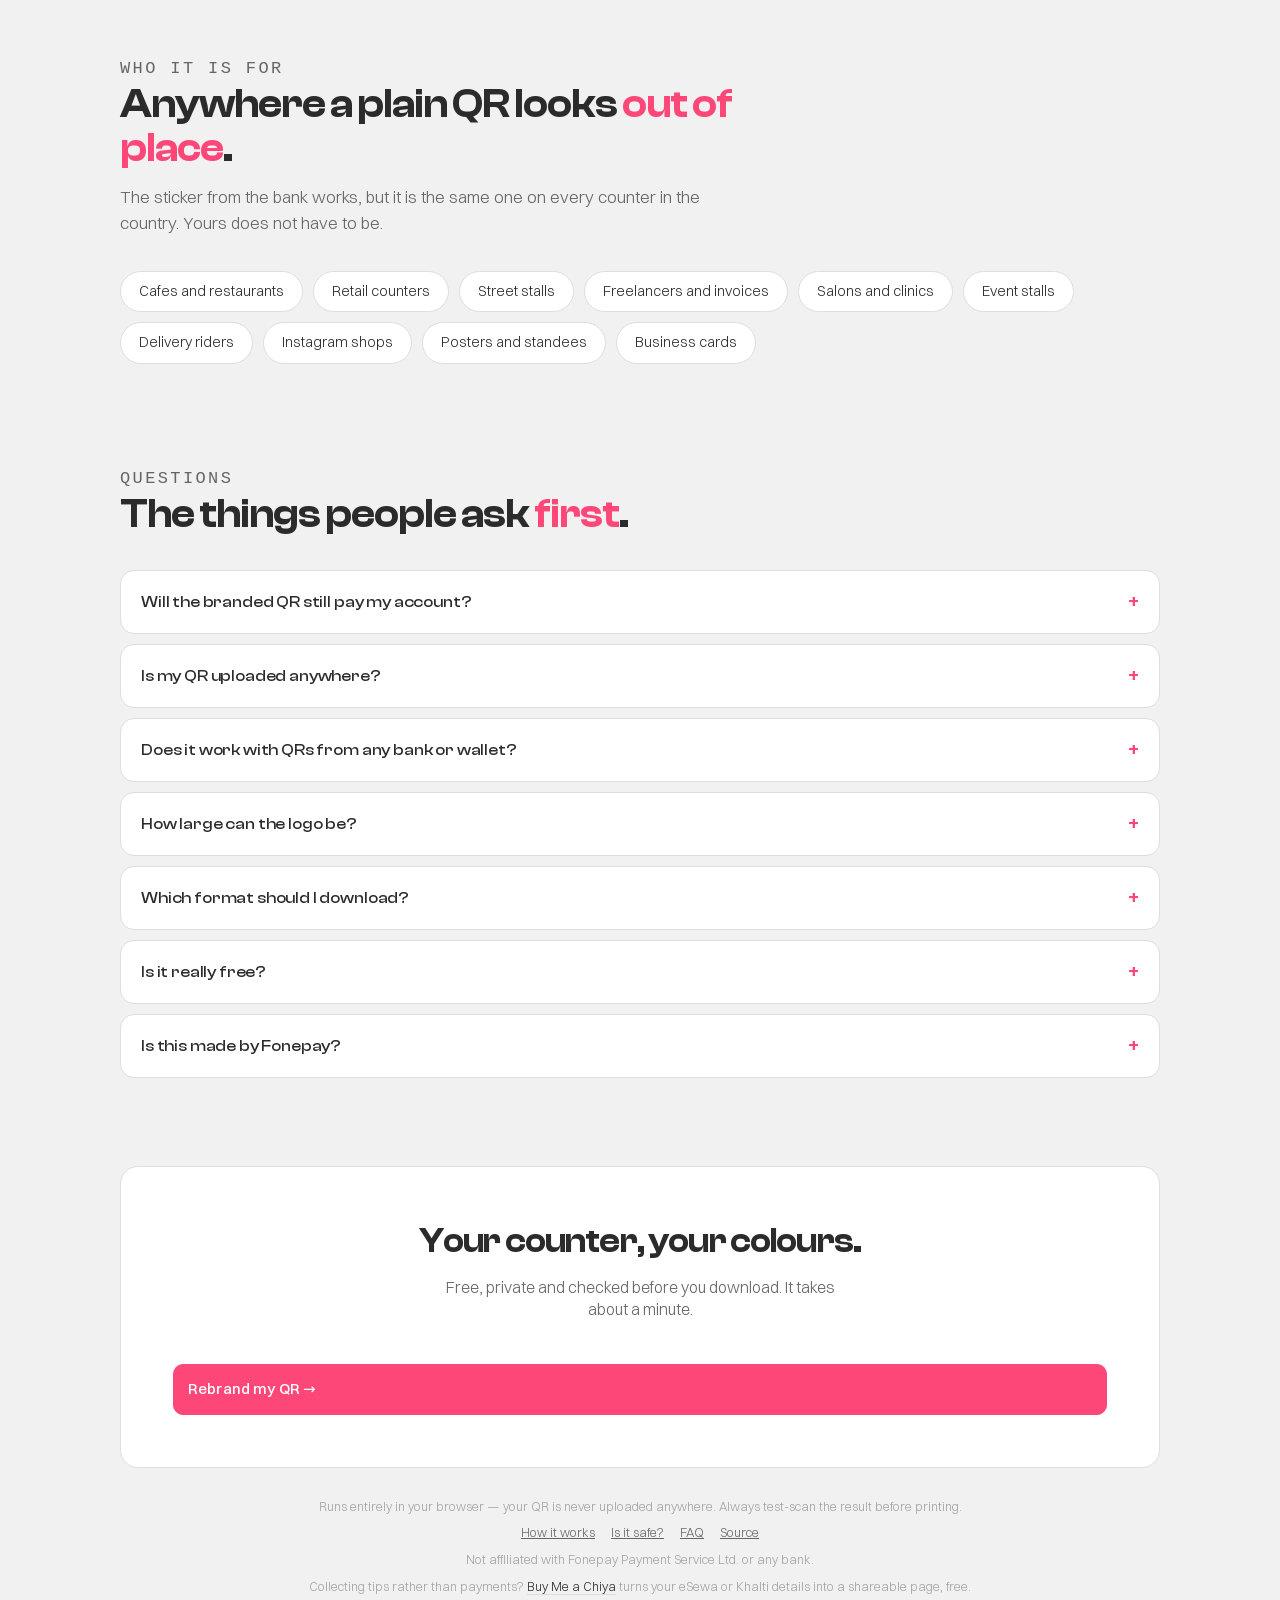
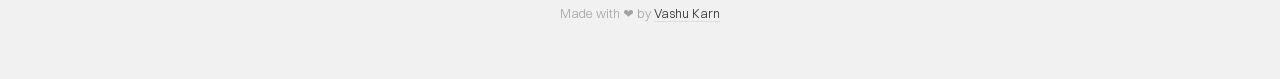
==== commit 9af93fcd: "Expand landing page: how it works, safety, use cases and FAQ Adds the verification story, which was " ====
--- a/index.html
+++ b/index.html
@@ -4,13 +4,13 @@
   <meta charset="utf-8">
   <meta name="viewport" content="width=device-width, initial-scale=1">
 
-  <!-- Google Tag Manager. Replace GTM-XXXXXXX with this site's own container,
+  <!-- Google Tag Manager. This site has its own container, kept
        separate from the portfolio and Buy Me a Chiya containers. -->
   <script>(function(w,d,s,l,i){w[l]=w[l]||[];w[l].push({'gtm.start':
   new Date().getTime(),event:'gtm.js'});var f=d.getElementsByTagName(s)[0],
   j=d.createElement(s),dl=l!='dataLayer'?'&l='+l:'';j.async=true;j.src=
   'https://www.googletagmanager.com/gtm.js?id='+i+dl;f.parentNode.insertBefore(j,f);
-  })(window,document,'script','dataLayer','GTM-XXXXXXX');</script>
+  })(window,document,'script','dataLayer','GTM-MTWSJGR3');</script>
   <!-- End Google Tag Manager -->
 
   <title>ReBrand Fonepay QR — Add Your Logo &amp; Colours to a Fonepay QR</title>
@@ -54,19 +54,105 @@
     "offers": { "@type": "Offer", "price": "0", "priceCurrency": "NPR" }
   }
   </script>
+
+  <script type="application/ld+json">
+  {
+    "@context": "https://schema.org",
+    "@type": "FAQPage",
+    "mainEntity": [
+      {
+        "@type": "Question",
+        "name": "Will the branded QR still pay my account?",
+        "acceptedAnswer": {
+          "@type": "Answer",
+          "text": "Yes, and the tool proves it rather than promising it. The design you download has been decoded back from its own pixels and matched against your original payload. If anything differs, the download is blocked. That said, always test-scan with your own phone before printing a hundred copies."
+        }
+      },
+      {
+        "@type": "Question",
+        "name": "Is my QR uploaded anywhere?",
+        "acceptedAnswer": {
+          "@type": "Answer",
+          "text": "No. There is no server to upload it to. The page loads, and everything after that happens in your browser using your own device. You can turn off your internet after the page loads and the tool still works."
+        }
+      },
+      {
+        "@type": "Question",
+        "name": "Does it work with QRs from any bank or wallet?",
+        "acceptedAnswer": {
+          "@type": "Answer",
+          "text": "It works with any standard payment QR, including Fonepay QRs from Nepali banks and wallets, because it preserves whatever data is already encoded rather than rebuilding it. It also handles plain links, Wi-Fi codes and anything else a QR can carry."
+        }
+      },
+      {
+        "@type": "Question",
+        "name": "How large can the logo be?",
+        "acceptedAnswer": {
+          "@type": "Answer",
+          "text": "The slider stops at about a quarter of the code, because beyond roughly 30% even high error correction starts to fail. The tool uses the strongest correction level so a centre logo is safe, and the re-scan check catches anything that goes too far."
+        }
+      },
+      {
+        "@type": "Question",
+        "name": "Which format should I download?",
+        "acceptedAnswer": {
+          "@type": "Answer",
+          "text": "SVG for anything printed, since it stays sharp at any size, from a business card to a shop banner. PNG for screens and social posts. JPG and WebP are there for when a platform insists on them. Raster exports render at 3x so they hold up in print."
+        }
+      },
+      {
+        "@type": "Question",
+        "name": "Is it really free?",
+        "acceptedAnswer": {
+          "@type": "Answer",
+          "text": "Yes. No account, no watermark, no limit on how many you make. The code is open source under the MIT licence, so you can read exactly what it does or run your own copy."
+        }
+      },
+      {
+        "@type": "Question",
+        "name": "Is this made by Fonepay?",
+        "acceptedAnswer": {
+          "@type": "Answer",
+          "text": "No. It is an independent tool and is not affiliated with, endorsed by or connected to Fonepay Payment Service Ltd. or any bank. It re-renders a QR you already have and never moves money."
+        }
+      }
+    ]
+  }
+  </script>
 </head>
 <body>
 
   <!-- Google Tag Manager (noscript) -->
-  <noscript><iframe src="https://www.googletagmanager.com/ns.html?id=GTM-XXXXXXX"
+  <noscript><iframe src="https://www.googletagmanager.com/ns.html?id=GTM-MTWSJGR3"
   height="0" width="0" style="display:none;visibility:hidden"></iframe></noscript>
   <!-- End Google Tag Manager (noscript) -->
+  <a class="skip" href="#tool">Skip to the tool</a>
+
+  <nav class="nav" id="nav">
+    <div class="nav-inner">
+      <a class="brand" href="/"><img src="favicon.svg" alt="" width="26" height="26">ReBrand Fonepay QR</a>
+      <div class="nav-links">
+        <a href="#how">How it works</a>
+        <a href="#safe">Is it safe?</a>
+        <a href="#faq">FAQ</a>
+        <a class="btn primary" href="#tool">Rebrand mine</a>
+      </div>
+    </div>
+  </nav>
+
   <header class="hero">
     <p class="eyebrow"><span class="dot"></span> Free · Private · Runs in your browser</p>
     <h1 class="hero-title">ReBrand your <em>Fonepay</em> QR.</h1>
     <p class="hero-sub">Upload your Fonepay QR — or paste any link — then add your logo, colours and a style, and download a branded QR that pays the same account or opens the same link. Nothing leaves your device; it all happens right here in your browser.</p>
     <a href="#tool" class="btn primary hero-cta">Rebrand mine →</a>
   </header>
+
+  <div class="trust">
+    <div><b>0</b><span>uploads. It never leaves your device.</span></div>
+    <div><b>100%</b><span>verified. Every design is re-scanned.</span></div>
+    <div><b>4</b><span>formats, including true vector SVG.</span></div>
+    <div><b>Free</b><span>No account, no watermark, no limit.</span></div>
+  </div>
 
   <h2 class="tool-heading" id="tool">Rebrand your QR</h2>
   <main class="grid">
@@ -207,9 +293,129 @@
     </section>
   </main>
 
+
+  <section class="section" id="how">
+    <div class="section-head">
+      <p class="kicker">How it works</p>
+      <h2>Three steps, about <em>a minute</em>.</h2>
+      <p>No sign-up, no upload, no design skills. If you can pick a colour, you can do this.</p>
+    </div>
+    <div class="cards">
+      <div class="card">
+        <span class="num">01</span>
+        <h3>Bring your QR</h3>
+        <p>Drop in a screenshot of your Fonepay QR, or paste any link and we will make one from scratch. Your existing QR is read on your own device.</p>
+      </div>
+      <div class="card">
+        <span class="num">02</span>
+        <h3>Make it yours</h3>
+        <p>Add your logo, your colours, a gradient, rounded dots, your business name and a caption. Or hit a preset and skip the fiddling.</p>
+      </div>
+      <div class="card">
+        <span class="num">03</span>
+        <h3>Check, then download</h3>
+        <p>The result is scanned back before you can save it. Download as PNG, JPG, WebP at 3x, or as an SVG that stays sharp on a shop banner.</p>
+      </div>
+    </div>
+  </section>
+
+  <section class="section" id="safe">
+    <div class="safety">
+      <div class="section-head">
+        <p class="kicker">Why you can trust it</p>
+        <h2>A pretty QR that <em>doesn't pay you</em> is worse than a plain one.</h2>
+        <p>This is money, so the tool refuses to hand you something it has not checked. Every time you change a colour, a shape or the logo size, the design is decoded again from the pixels, exactly as a customer's phone would read it.</p>
+      </div>
+      <div class="steps">
+        <div>
+          <b>It re-scans your design</b>
+          <p>The rendered QR is read back with the same decoder a phone camera uses, not simply assumed to be correct.</p>
+        </div>
+        <div>
+          <b>It compares the payload</b>
+          <p>The decoded result must match your original byte for byte. The same account, the same amount rules, the same link.</p>
+        </div>
+        <div>
+          <b>Download stays locked</b>
+          <p>If the two do not match, the button will not let you export. A broken or wrong QR cannot leave this page.</p>
+        </div>
+      </div>
+    </div>
+  </section>
+
+  <section class="section" id="uses">
+    <div class="section-head">
+      <p class="kicker">Who it is for</p>
+      <h2>Anywhere a plain QR looks <em>out of place</em>.</h2>
+      <p>The sticker from the bank works, but it is the same one on every counter in the country. Yours does not have to be.</p>
+    </div>
+    <div class="uses">
+      <span>Cafes and restaurants</span>
+      <span>Retail counters</span>
+      <span>Street stalls</span>
+      <span>Freelancers and invoices</span>
+      <span>Salons and clinics</span>
+      <span>Event stalls</span>
+      <span>Delivery riders</span>
+      <span>Instagram shops</span>
+      <span>Posters and standees</span>
+      <span>Business cards</span>
+    </div>
+  </section>
+
+  <section class="section" id="faq">
+    <div class="section-head">
+      <p class="kicker">Questions</p>
+      <h2>The things people ask <em>first</em>.</h2>
+    </div>
+    <div class="faq">
+      <details>
+        <summary>Will the branded QR still pay my account?</summary>
+        <p>Yes, and the tool proves it rather than promising it. The design you download has been decoded back from its own pixels and matched against your original payload. If anything differs, the download is blocked. That said, always test-scan with your own phone before printing a hundred copies.</p>
+      </details>
+      <details>
+        <summary>Is my QR uploaded anywhere?</summary>
+        <p>No. There is no server to upload it to. The page loads, and everything after that happens in your browser using your own device. You can turn off your internet after the page loads and the tool still works.</p>
+      </details>
+      <details>
+        <summary>Does it work with QRs from any bank or wallet?</summary>
+        <p>It works with any standard payment QR, including Fonepay QRs from Nepali banks and wallets, because it preserves whatever data is already encoded rather than rebuilding it. It also handles plain links, Wi-Fi codes and anything else a QR can carry.</p>
+      </details>
+      <details>
+        <summary>How large can the logo be?</summary>
+        <p>The slider stops at about a quarter of the code, because beyond roughly 30% even high error correction starts to fail. The tool uses the strongest correction level so a centre logo is safe, and the re-scan check catches anything that goes too far.</p>
+      </details>
+      <details>
+        <summary>Which format should I download?</summary>
+        <p>SVG for anything printed, since it stays sharp at any size, from a business card to a shop banner. PNG for screens and social posts. JPG and WebP are there for when a platform insists on them. Raster exports render at 3x so they hold up in print.</p>
+      </details>
+      <details>
+        <summary>Is it really free?</summary>
+        <p>Yes. No account, no watermark, no limit on how many you make. The code is open source under the MIT licence, so you can read exactly what it does or run your own copy.</p>
+      </details>
+      <details>
+        <summary>Is this made by Fonepay?</summary>
+        <p>No. It is an independent tool and is not affiliated with, endorsed by or connected to Fonepay Payment Service Ltd. or any bank. It re-renders a QR you already have and never moves money.</p>
+      </details>
+    </div>
+  </section>
+
+  <section class="cta-band">
+    <h2>Your counter, your colours.</h2>
+    <p>Free, private and checked before you download. It takes about a minute.</p>
+    <a href="#tool" class="btn primary hero-cta">Rebrand my QR →</a>
+  </section>
+
   <footer class="foot">
     <p>Runs entirely in your browser — your QR is never uploaded anywhere.
     Always test-scan the result before printing.</p>
+    <p class="links">
+      <a href="#how">How it works</a>
+      <a href="#safe">Is it safe?</a>
+      <a href="#faq">FAQ</a>
+      <a href="https://github.com/vashukarn/fonepay-qr-studio" target="_blank" rel="noopener">Source</a>
+    </p>
+    <p>Not affiliated with Fonepay Payment Service Ltd. or any bank.</p>
     <p class="credit">Collecting tips rather than payments?
       <a href="https://buymeachiya.vijaykarn.com.np/" target="_blank" rel="noopener">Buy Me a Chiya</a>
       turns your eSewa or Khalti details into a shareable page, free.</p>
@@ -217,6 +423,14 @@
       <a href="https://vijaykarn.com.np/" target="_blank" rel="noopener">Vashu Karn</a></p>
   </footer>
 
+  <script>
+    // hairline under the nav only once the page has moved
+    var nav = document.getElementById('nav');
+    addEventListener('scroll', function () {
+      nav.classList.toggle('stuck', scrollY > 8);
+    }, { passive: true });
+  </script>
+
   <script src="lib/jsQR.js"></script>
   <script src="lib/qrcode-generator.js"></script>
   <script type="module" src="app.js"></script>
--- a/style.css
+++ b/style.css
@@ -204,3 +204,118 @@
 @media (prefers-reduced-motion: reduce) {
   *, *::before, *::after { animation: none !important; transition: none !important; }
 }
+
+/* ============================================================
+   Landing sections
+   Same language as the tool: 1040px column, white surfaces on the
+   grey ground, hot-pink accent used sparingly, easeOutQuint motion.
+   ============================================================ */
+
+html { scroll-behavior: smooth; }
+:target { scroll-margin-top: 92px; }
+
+/* Skip link, visible only when focused */
+.skip {
+  position: absolute; left: 12px; top: -60px; z-index: 60;
+  background: var(--ink); color: #fff; padding: 10px 16px; border-radius: 10px;
+  font-size: 14px; text-decoration: none; transition: top .18s var(--ease);
+}
+.skip:focus { top: 12px; }
+
+/* Sticky nav */
+.nav {
+  position: sticky; top: 0; z-index: 50;
+  margin: -40px -20px 0; padding: 12px 20px;
+  background: rgba(241, 241, 241, .82);
+  backdrop-filter: saturate(140%) blur(10px);
+  border-bottom: 1px solid transparent;
+  transition: border-color .25s var(--ease);
+}
+.nav.stuck { border-bottom-color: var(--line); }
+.nav-inner { max-width: 1040px; margin: 0 auto; display: flex; align-items: center; gap: 18px; }
+.brand { display: inline-flex; align-items: center; gap: 9px; text-decoration: none; color: var(--ink); font-family: var(--font-head); font-weight: 600; letter-spacing: -.02em; font-size: 16px; }
+.brand img { width: 26px; height: 26px; border-radius: 7px; display: block; }
+.nav-links { margin-left: auto; display: flex; align-items: center; gap: 22px; }
+.nav-links a { color: var(--muted); text-decoration: none; font-size: 14.5px; transition: color .18s var(--ease); }
+.nav-links a:hover { color: var(--ink); }
+.nav-links .btn { padding: 9px 18px; font-size: 14px; }
+@media (max-width: 720px) { .nav-links a:not(.btn) { display: none; } }
+
+/* Shared section furniture */
+.section { max-width: 1040px; margin: 0 auto; padding: clamp(48px, 8vw, 88px) 0 0; }
+.section-head { max-width: 620px; margin-bottom: 34px; }
+.kicker { font-family: var(--font-mono); font-size: 11px; text-transform: uppercase; letter-spacing: .14em; color: var(--accent); margin: 0 0 12px; }
+.section h2 { font-family: var(--font-head); font-weight: 600; letter-spacing: -.025em; font-size: clamp(26px, 4vw, 40px); line-height: 1.1; margin: 0; }
+.section h2 em { font-style: normal; color: var(--accent); }
+.section-head p { color: var(--muted); font-size: clamp(15px, 2vw, 17px); line-height: 1.55; margin: 14px 0 0; }
+
+.cards { display: grid; gap: 16px; grid-template-columns: repeat(3, 1fr); }
+@media (max-width: 860px) { .cards { grid-template-columns: 1fr; } }
+.card {
+  background: var(--surface); border: 1px solid var(--line); border-radius: var(--radius);
+  padding: 24px; transition: transform .35s var(--ease-expo), box-shadow .35s var(--ease-expo), border-color .25s var(--ease);
+}
+.card:hover { transform: translateY(-3px); border-color: var(--ink); box-shadow: 0 14px 34px -22px rgba(0,0,0,.4); }
+.card .num { font-family: var(--font-mono); font-size: 11px; letter-spacing: .14em; color: var(--accent); }
+.card h3 { font-family: var(--font-head); font-weight: 500; letter-spacing: -.015em; font-size: 19px; margin: 12px 0 8px; }
+.card p { color: var(--muted); font-size: 14.5px; line-height: 1.55; margin: 0; }
+
+/* Trust strip under the hero */
+.trust { max-width: 1040px; margin: 34px auto 0; display: grid; grid-template-columns: repeat(4, 1fr); gap: 14px; }
+@media (max-width: 720px) { .trust { grid-template-columns: repeat(2, 1fr); } }
+.trust div { background: var(--surface); border: 1px solid var(--line); border-radius: var(--radius); padding: 16px 18px; }
+.trust b { display: block; font-family: var(--font-head); font-weight: 600; font-size: 21px; letter-spacing: -.02em; }
+.trust span { display: block; color: var(--muted); font-size: 13px; margin-top: 3px; }
+
+/* Safety block, the differentiator */
+.safety { background: var(--ink); color: #f4f4f4; border-radius: 18px; padding: clamp(26px, 4vw, 44px); }
+.safety .kicker { color: #ff85a8; }
+.safety h2 { color: #fff; }
+.safety h2 em { color: #ff85a8; }
+.safety p { color: #c9c9c9; }
+.safety .steps { display: grid; gap: 14px; grid-template-columns: repeat(3, 1fr); margin-top: 30px; }
+@media (max-width: 860px) { .safety .steps { grid-template-columns: 1fr; } }
+.safety .steps div { background: rgba(255,255,255,.06); border: 1px solid rgba(255,255,255,.12); border-radius: var(--radius); padding: 20px; }
+.safety .steps b { display: block; font-family: var(--font-head); font-weight: 500; font-size: 16px; color: #fff; margin-bottom: 7px; }
+.safety .steps p { font-size: 14px; margin: 0; }
+
+/* Use cases */
+.uses { display: flex; flex-wrap: wrap; gap: 10px; }
+.uses span {
+  background: var(--surface); border: 1px solid var(--line); border-radius: 999px;
+  padding: 10px 18px; font-size: 14.5px; color: var(--ink);
+  transition: border-color .2s var(--ease), transform .2s var(--ease);
+}
+.uses span:hover { border-color: var(--accent); transform: translateY(-2px); }
+
+/* FAQ, native disclosure so it works without JS */
+.faq { display: grid; gap: 10px; }
+.faq details {
+  background: var(--surface); border: 1px solid var(--line); border-radius: var(--radius);
+  padding: 4px 20px; transition: border-color .2s var(--ease);
+}
+.faq details[open] { border-color: var(--ink); }
+.faq summary {
+  list-style: none; cursor: pointer; padding: 16px 0; font-size: 16px;
+  display: flex; align-items: center; justify-content: space-between; gap: 16px;
+  font-family: var(--font-head); font-weight: 500; letter-spacing: -.01em;
+}
+.faq summary::-webkit-details-marker { display: none; }
+.faq summary::after { content: "+"; color: var(--accent); font-size: 22px; line-height: 1; flex: none; transition: transform .25s var(--ease); }
+.faq details[open] summary::after { transform: rotate(45deg); }
+.faq summary:focus-visible { outline: 2px solid var(--accent); outline-offset: 3px; border-radius: 6px; }
+.faq p { color: var(--muted); font-size: 14.5px; line-height: 1.6; margin: 0 0 18px; max-width: 68ch; }
+
+/* Closing call to action */
+.cta-band {
+  max-width: 1040px; margin: clamp(48px, 8vw, 88px) auto 0; text-align: center;
+  background: var(--surface); border: 1px solid var(--line); border-radius: 18px;
+  padding: clamp(30px, 5vw, 52px);
+}
+.cta-band h2 { font-family: var(--font-head); font-weight: 600; letter-spacing: -.025em; font-size: clamp(24px, 3.6vw, 34px); margin: 0; }
+.cta-band p { color: var(--muted); margin: 12px auto 26px; max-width: 46ch; font-size: 16px; }
+
+/* Footer links */
+.foot .links { display: flex; flex-wrap: wrap; gap: 16px; justify-content: center; }
+.foot a { color: var(--muted); }
+.foot a:hover { color: var(--accent); }
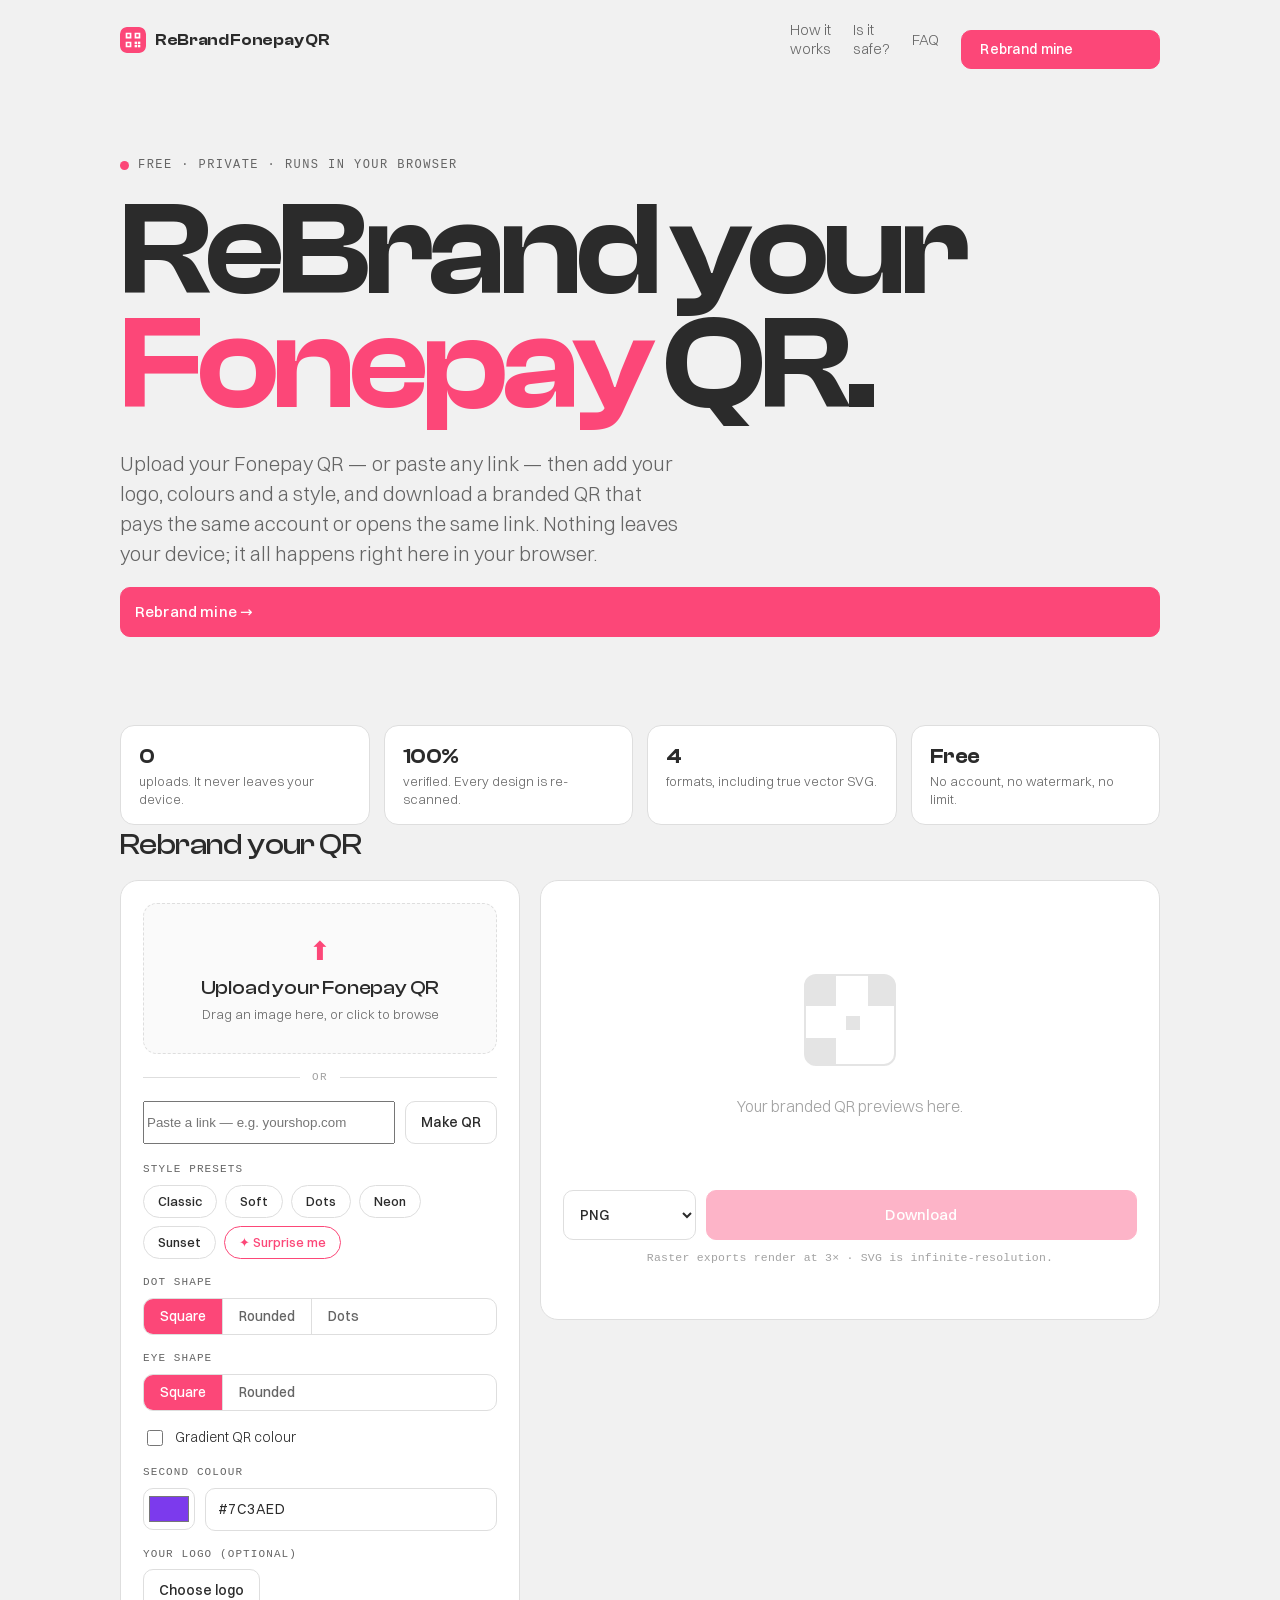
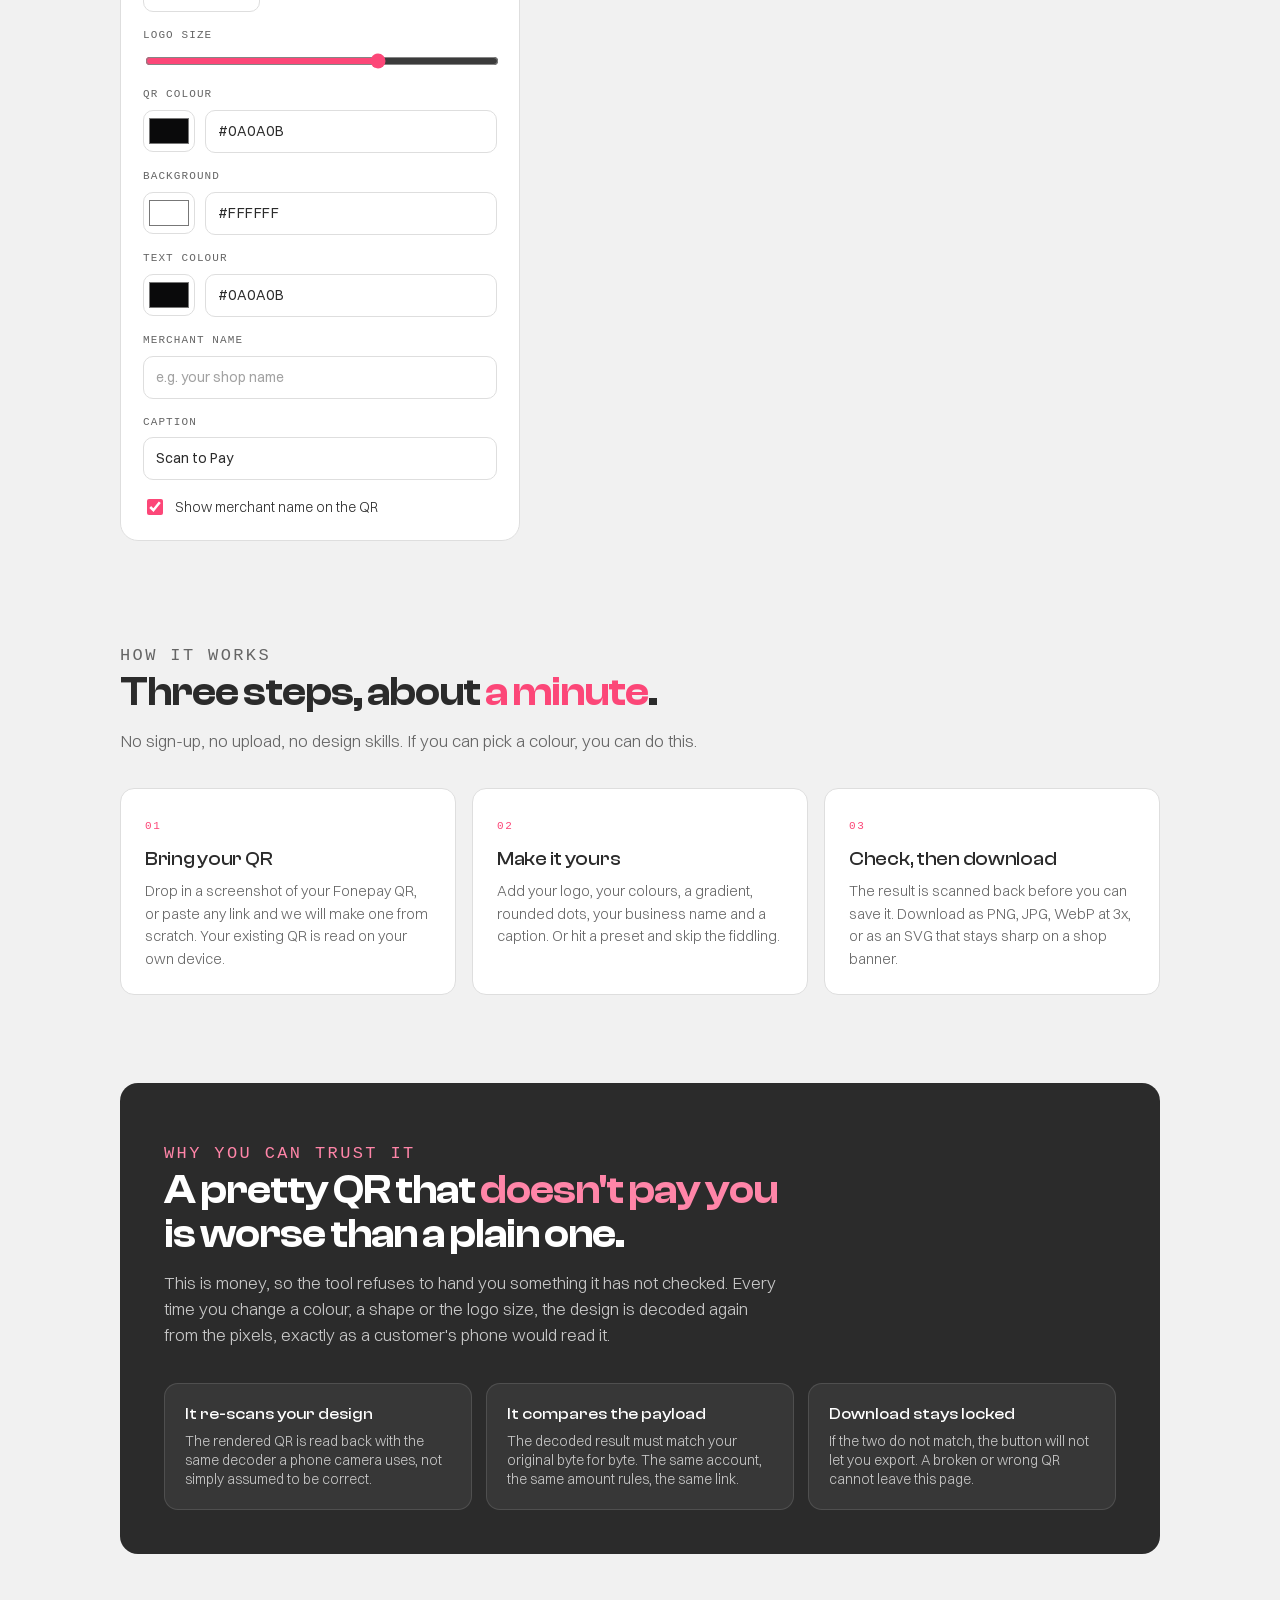
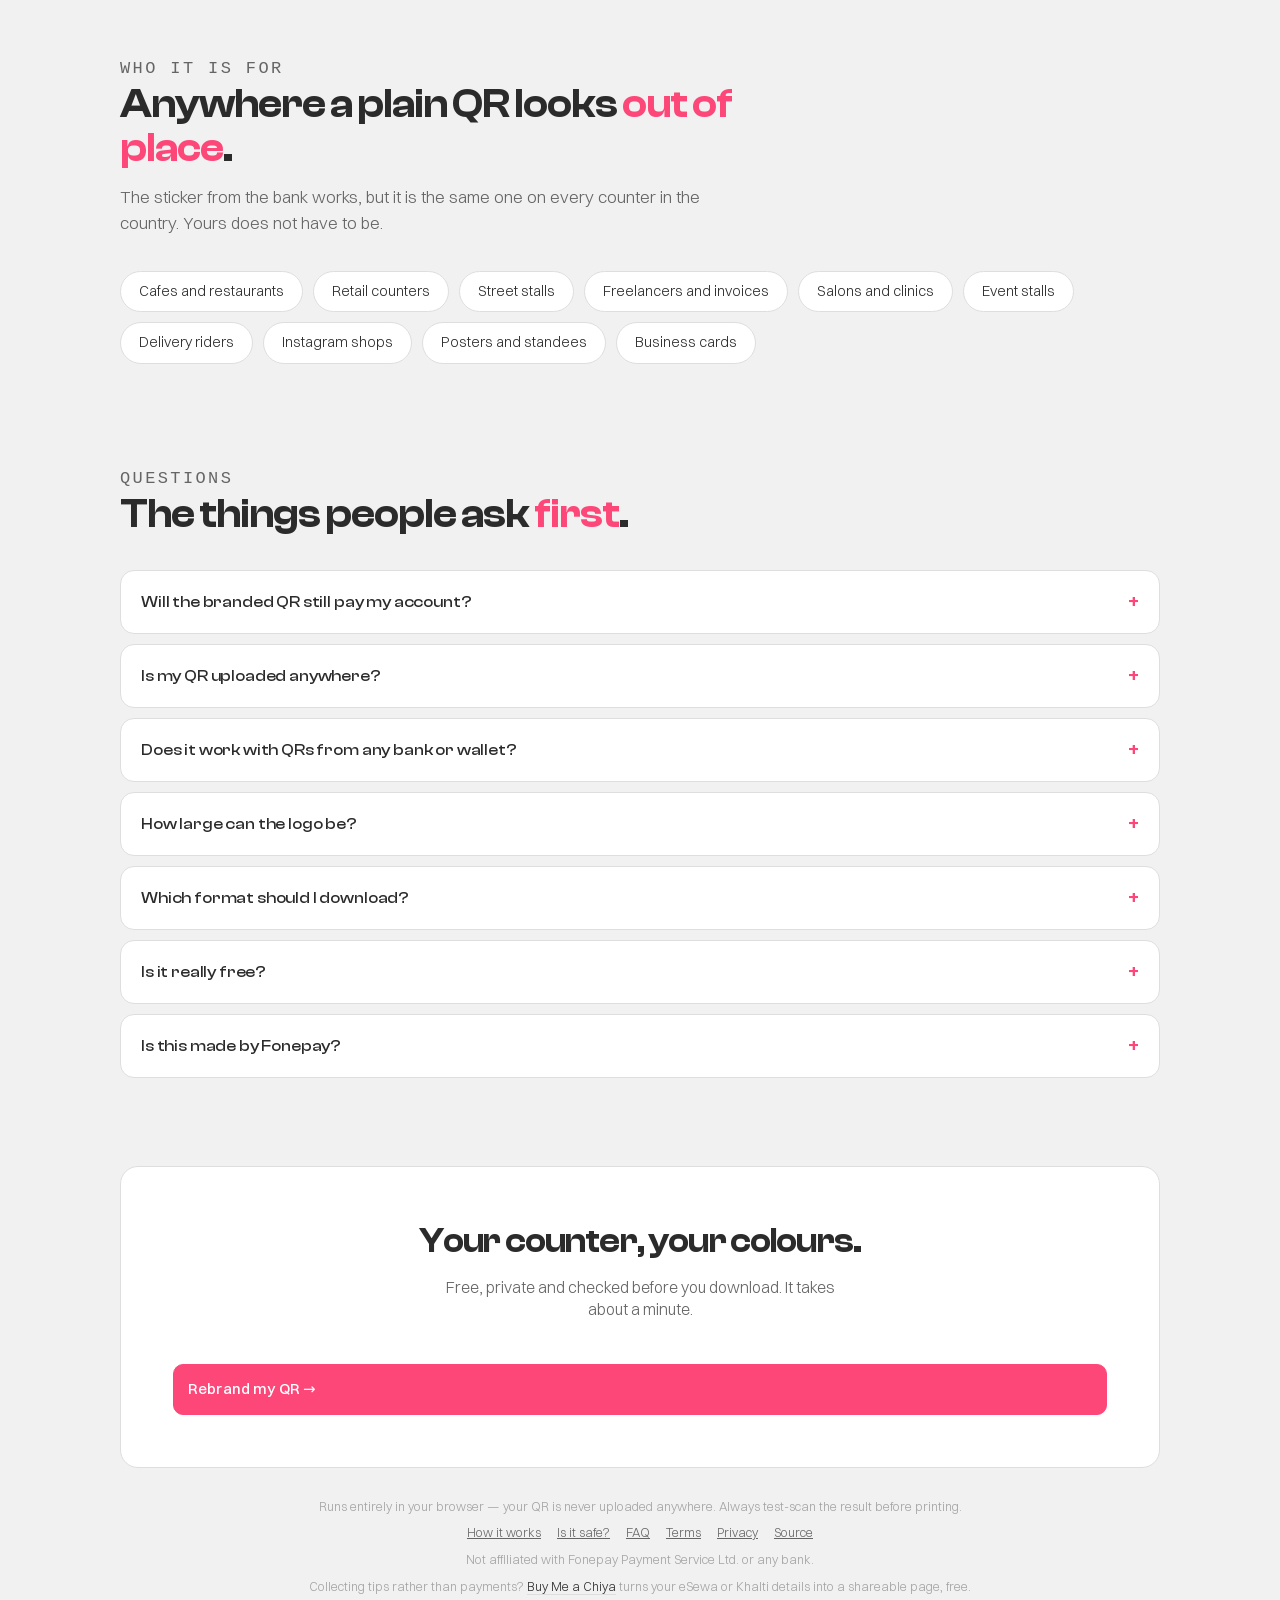
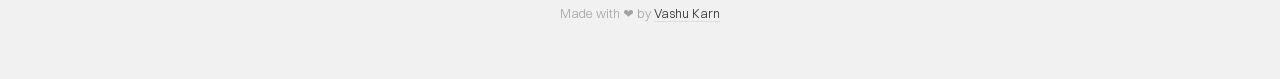
==== commit 6a6da990: "Add terms and privacy pages, extend sitemap, real analytics container Also replaces the merchant pla" ====
--- a/index.html
+++ b/index.html
@@ -257,7 +257,7 @@
 
         <div class="field">
           <label for="merchant">Merchant name</label>
-          <input type="text" id="merchant" maxlength="40" placeholder="e.g. DopeTech Nepal">
+          <input type="text" id="merchant" maxlength="40" placeholder="e.g. your shop name">
         </div>
 
         <div class="field">
@@ -413,6 +413,8 @@
       <a href="#how">How it works</a>
       <a href="#safe">Is it safe?</a>
       <a href="#faq">FAQ</a>
+      <a href="terms.html">Terms</a>
+      <a href="privacy.html">Privacy</a>
       <a href="https://github.com/vashukarn/fonepay-qr-studio" target="_blank" rel="noopener">Source</a>
     </p>
     <p>Not affiliated with Fonepay Payment Service Ltd. or any bank.</p>
--- a/style.css
+++ b/style.css
@@ -319,3 +319,19 @@
 .foot .links { display: flex; flex-wrap: wrap; gap: 16px; justify-content: center; }
 .foot a { color: var(--muted); }
 .foot a:hover { color: var(--accent); }
+
+/* Legal pages */
+.legal { max-width: 720px; margin: 0 auto; padding: clamp(30px, 6vw, 64px) 0 0; }
+.legal h1 { font-family: var(--font-head); font-weight: 600; letter-spacing: -.03em; font-size: clamp(30px, 5vw, 46px); line-height: 1.05; margin: 0 0 10px; }
+.legal h1 em { font-style: normal; color: var(--accent); }
+.legal .updated { font-family: var(--font-mono); font-size: 11px; text-transform: uppercase; letter-spacing: .14em; color: var(--faint); margin: 0 0 30px; }
+.legal h2 { font-family: var(--font-head); font-weight: 500; letter-spacing: -.02em; font-size: clamp(18px, 2.6vw, 23px); margin: 34px 0 10px; padding-top: 24px; border-top: 1px solid var(--line); }
+.legal h2:first-of-type { border-top: 0; padding-top: 0; }
+.legal p, .legal li { color: var(--muted); font-size: 15.5px; line-height: 1.65; }
+.legal p { margin: 0 0 13px; }
+.legal ul { margin: 0 0 16px; padding-left: 20px; }
+.legal li { margin-bottom: 8px; }
+.legal strong { color: var(--ink); font-weight: 500; }
+.legal .callout { background: var(--surface); border: 1px solid var(--line); border-radius: var(--radius); padding: 22px; margin: 0 0 26px; }
+.legal .callout b { display: block; font-family: var(--font-head); font-weight: 500; font-size: 16px; color: var(--ink); margin-bottom: 8px; }
+.legal .callout p:last-child { margin-bottom: 0; }
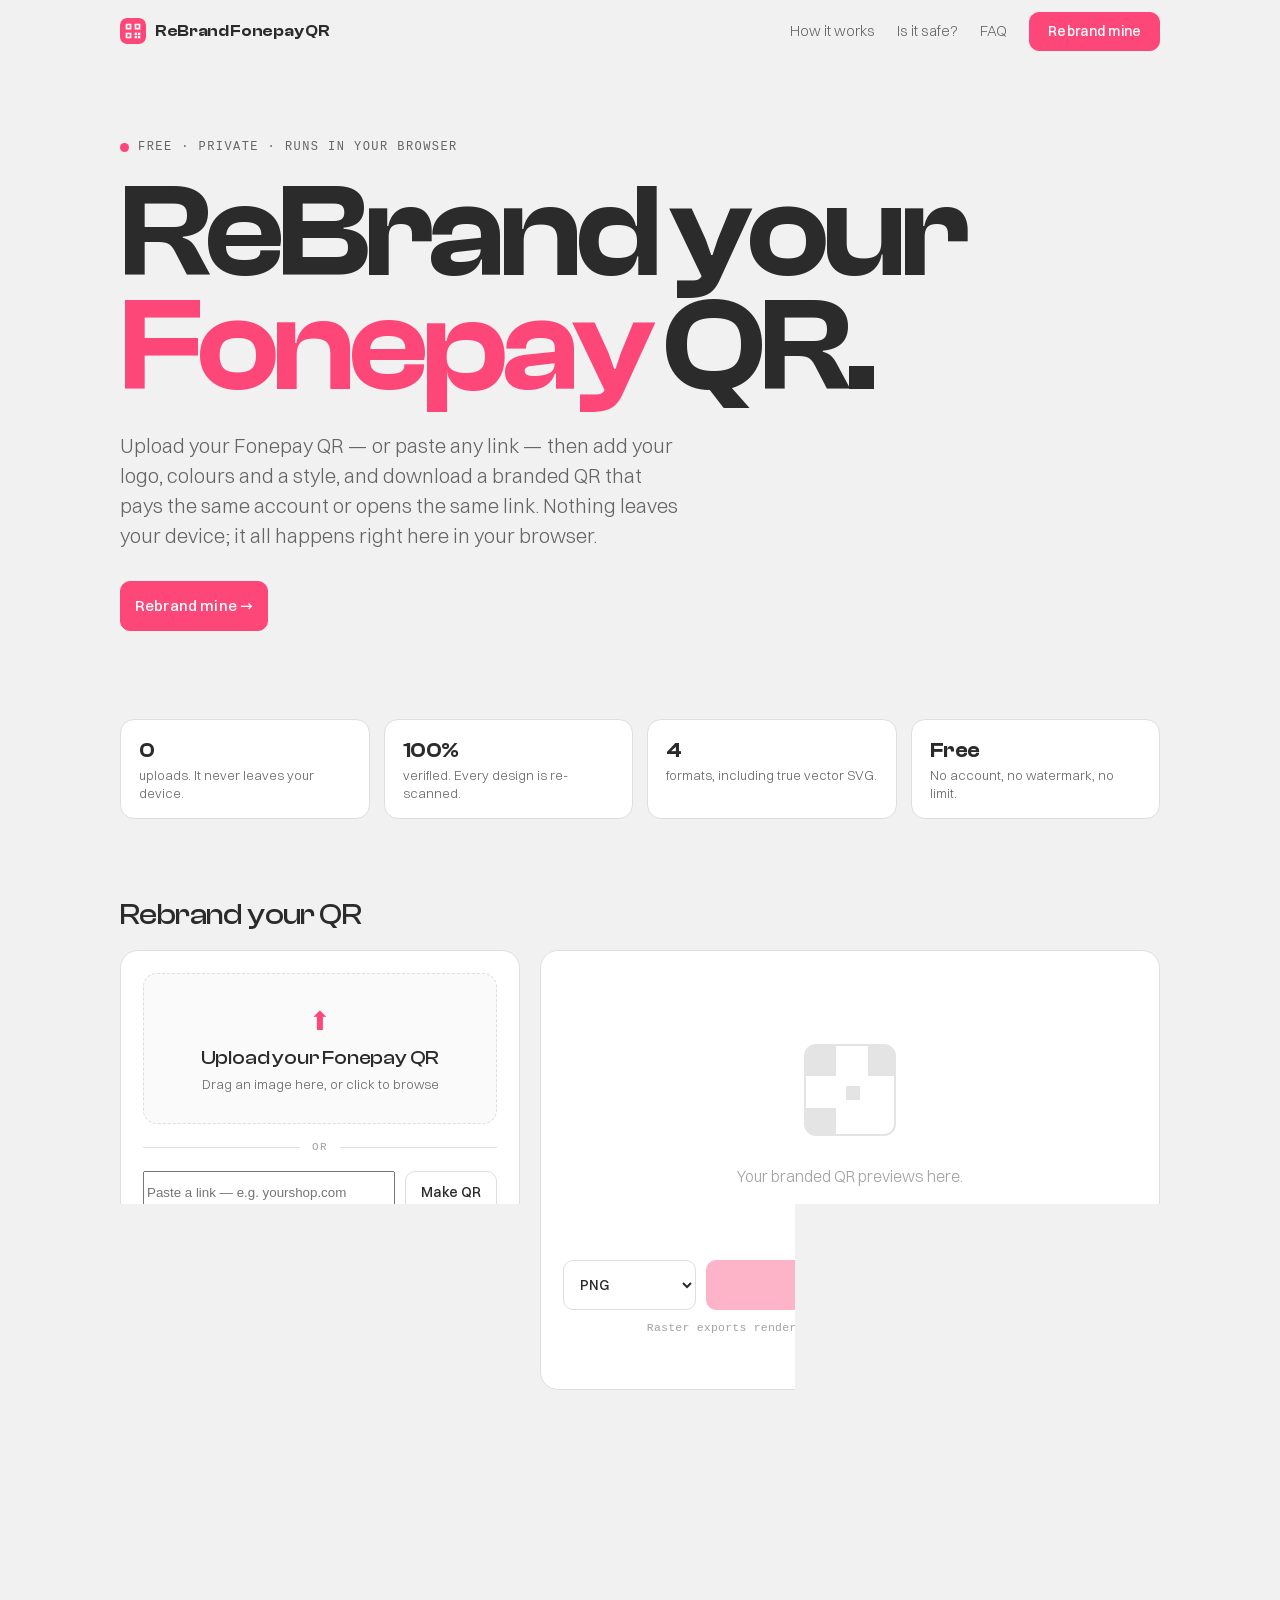
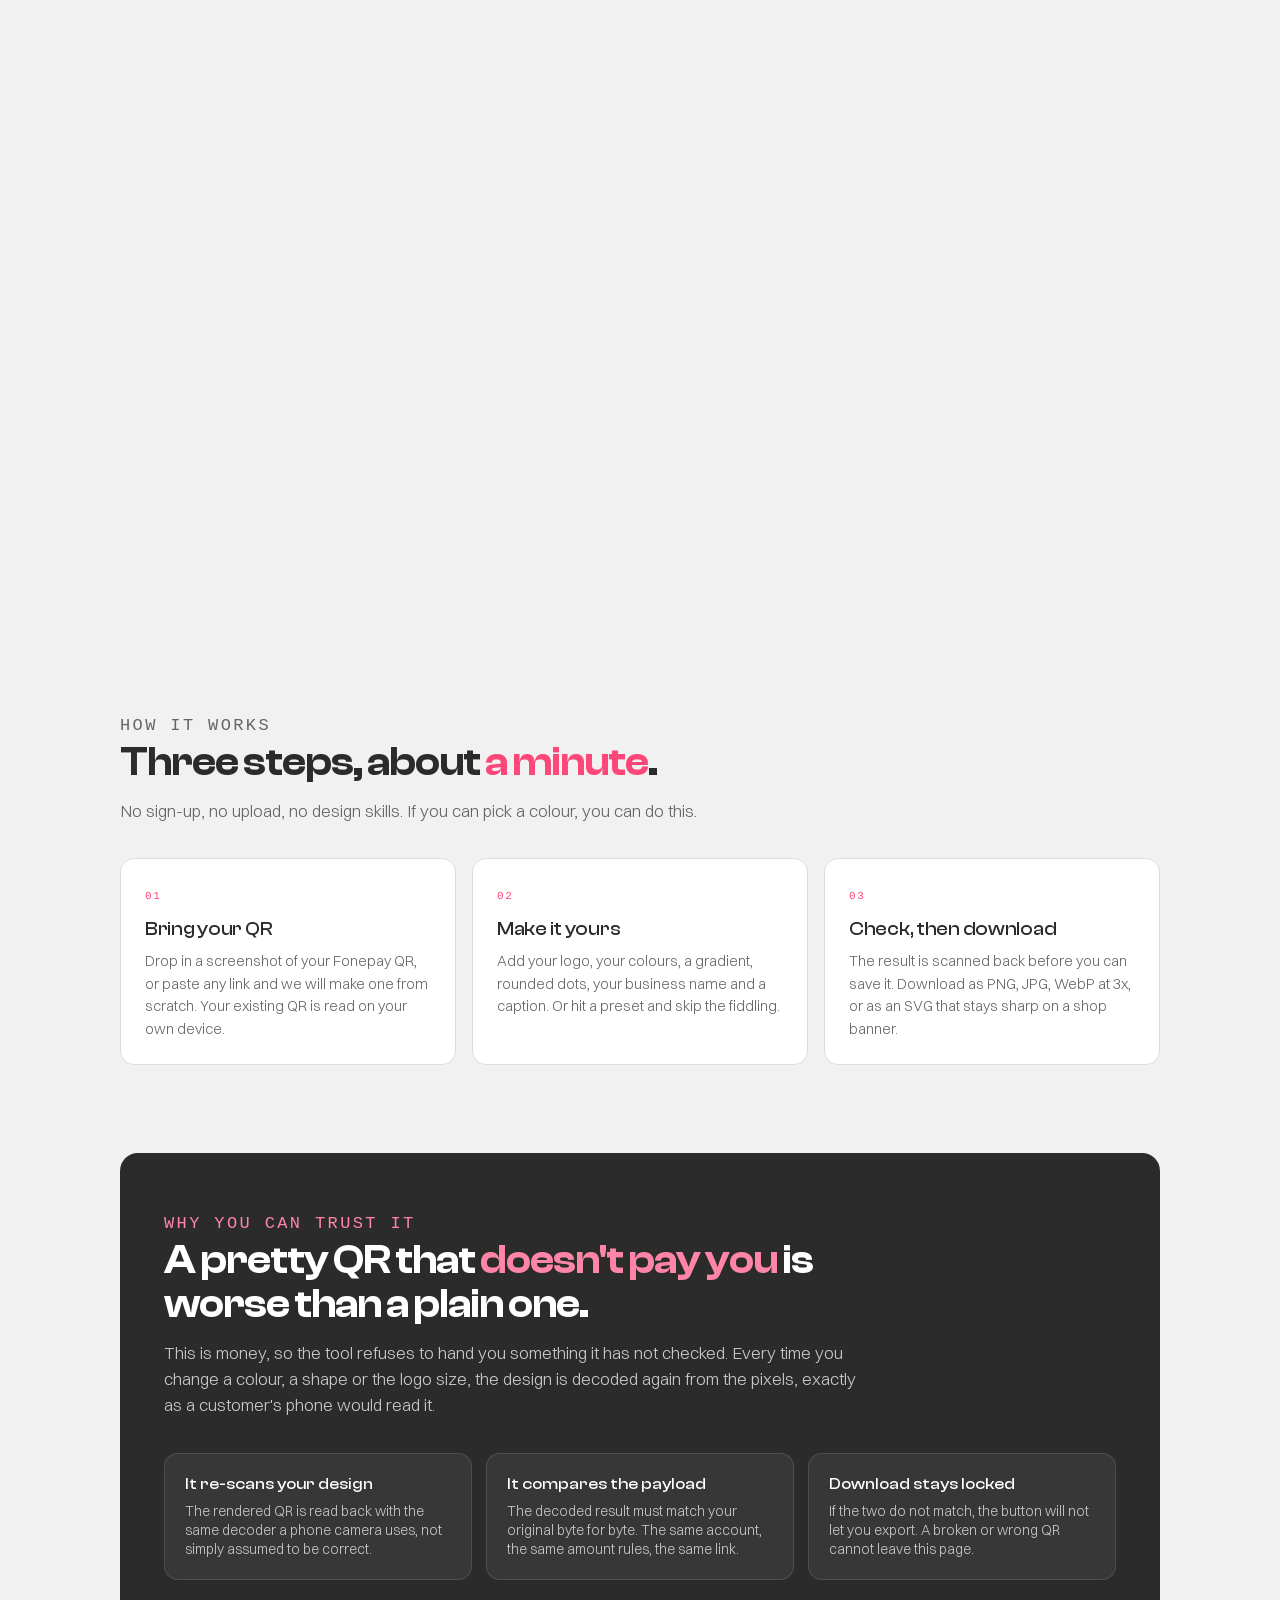
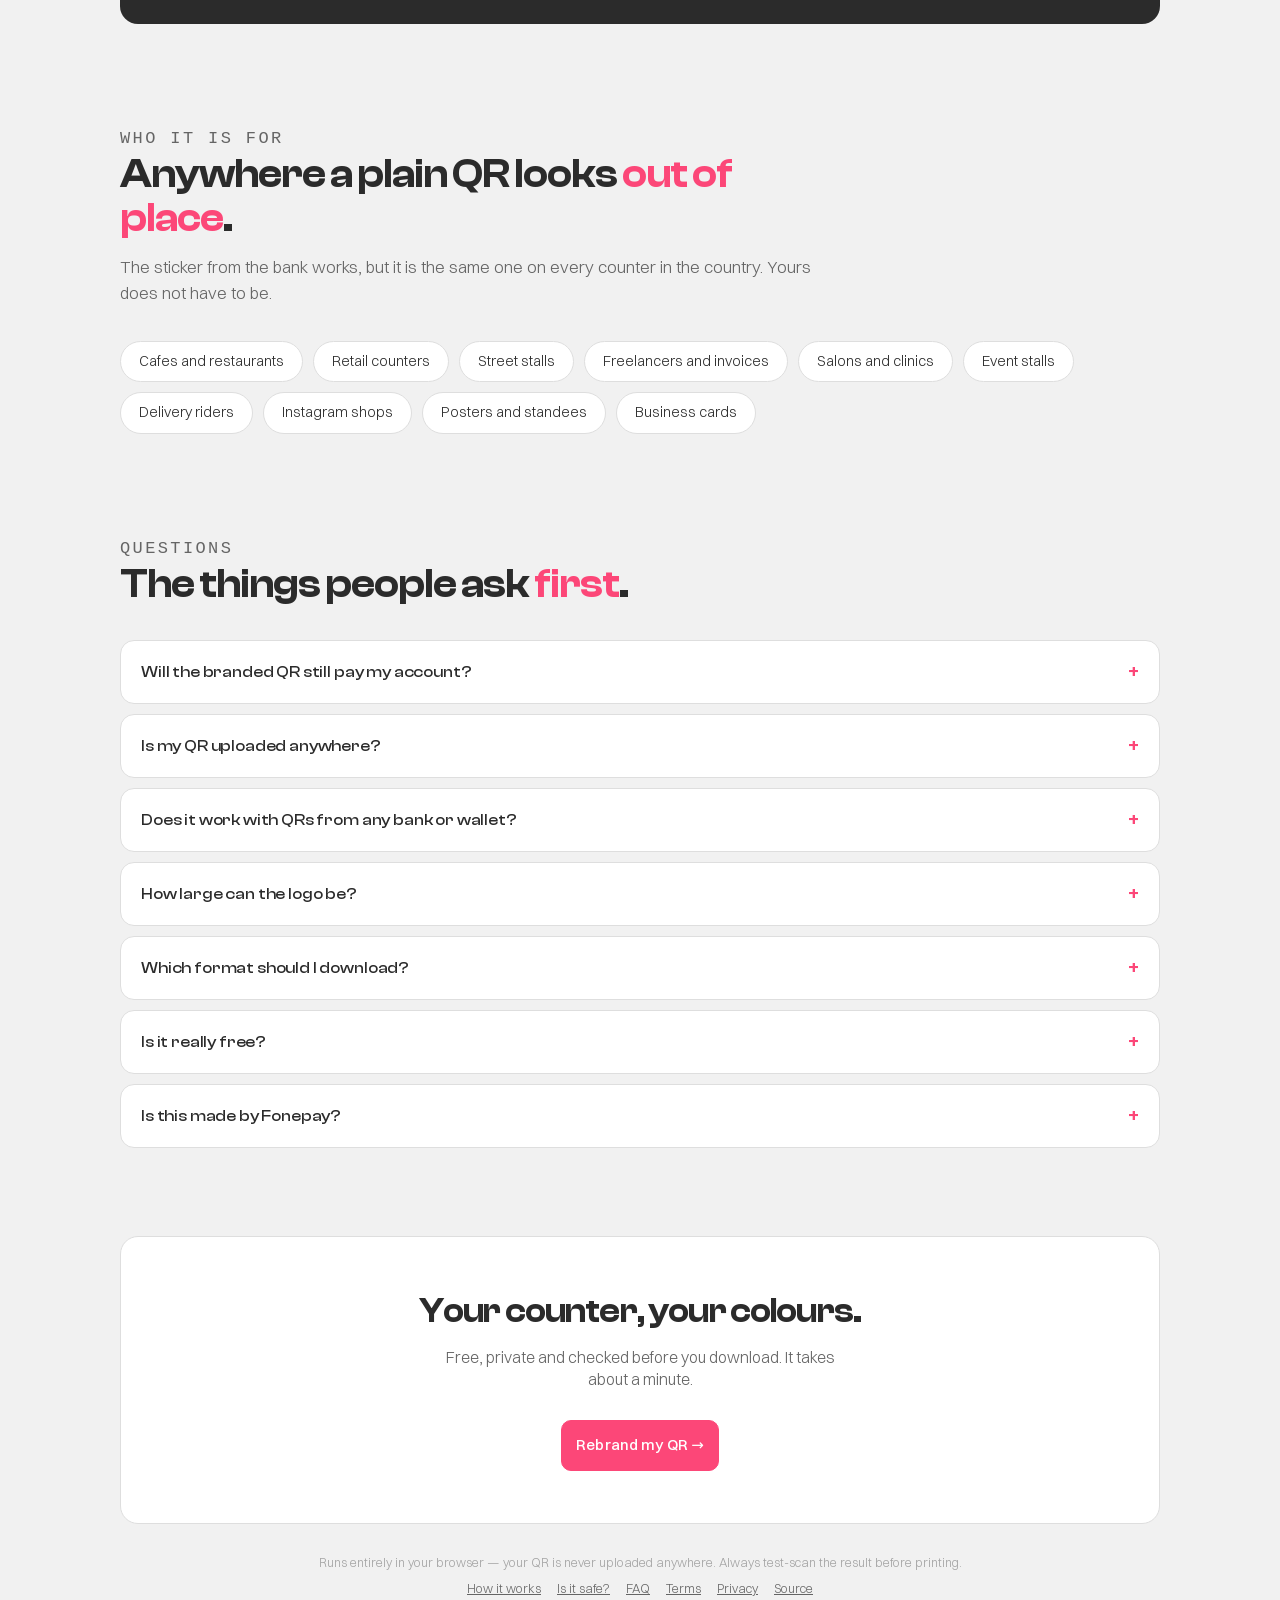
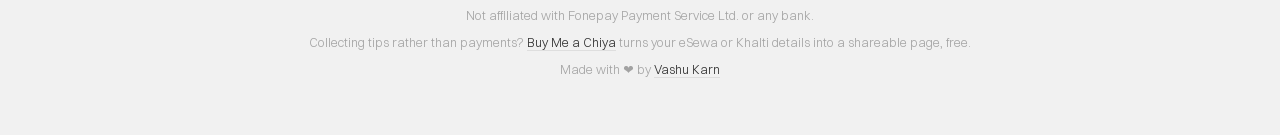
==== commit c7f0e22f: "Fix stretched buttons and cramped tool heading .btn.primary is full-width for the tool's Download bu" ====
--- a/index.html
+++ b/index.html
@@ -128,7 +128,7 @@
   <!-- End Google Tag Manager (noscript) -->
   <a class="skip" href="#tool">Skip to the tool</a>
 
-  <nav class="nav" id="nav">
+  <nav class="nav" id="nav" aria-label="Primary">
     <div class="nav-inner">
       <a class="brand" href="/"><img src="favicon.svg" alt="" width="26" height="26">ReBrand Fonepay QR</a>
       <div class="nav-links">
@@ -431,6 +431,22 @@
     addEventListener('scroll', function () {
       nav.classList.toggle('stuck', scrollY > 8);
     }, { passive: true });
+
+    // highlight whichever section is in view, so the nav says where you are
+    var links = {};
+    document.querySelectorAll('.nav-links a[href^="#"]').forEach(function (a) {
+      links[a.getAttribute('href').slice(1)] = a;
+    });
+    var seen = new IntersectionObserver(function (entries) {
+      entries.forEach(function (e) {
+        var a = links[e.target.id];
+        if (a) a.setAttribute('aria-current', e.isIntersecting ? 'true' : 'false');
+      });
+    }, { rootMargin: '-45% 0px -50% 0px' });
+    Object.keys(links).forEach(function (id) {
+      var el = document.getElementById(id);
+      if (el) seen.observe(el);
+    });
   </script>
 
   <script src="lib/jsQR.js"></script>
--- a/style.css
+++ b/style.css
@@ -335,3 +335,31 @@
 .legal .callout { background: var(--surface); border: 1px solid var(--line); border-radius: var(--radius); padding: 22px; margin: 0 0 26px; }
 .legal .callout b { display: block; font-family: var(--font-head); font-weight: 500; font-size: 16px; color: var(--ink); margin-bottom: 8px; }
 .legal .callout p:last-child { margin-bottom: 0; }
+
+/* ---- Landing polish -------------------------------------------------
+   .btn.primary is full-width by design for the tool's Download button, and
+   it out-specifies .hero-cta, so every marketing button was stretching to
+   the full 1040px column. These hug their label instead. */
+.btn.primary.hero-cta { width: auto; margin-top: 30px; }
+.nav-links .btn.primary { width: auto; margin-top: 0; }
+.cta-band .btn.primary { width: auto; margin-top: 4px; }
+
+/* The tool heading sat flush against the trust strip */
+.tool-heading { margin-top: clamp(44px, 7vw, 76px); }
+
+/* Nav: keep labels on one line and stop the row wrapping at middling widths */
+.nav-inner { flex-wrap: nowrap; }
+.nav-links a { white-space: nowrap; }
+@media (max-width: 940px) { .nav-links { gap: 16px; } }
+
+/* Headings had a 620px cap that broke short lines awkwardly */
+.section-head { max-width: 700px; }
+
+/* Wayfinding: mark the section currently in view */
+.nav-links a[aria-current="true"] { color: var(--accent); }
+
+/* Respect reduced motion for the new sections too */
+@media (prefers-reduced-motion: reduce) {
+  html { scroll-behavior: auto; }
+  .card, .uses span, .faq details { transition: none; }
+}
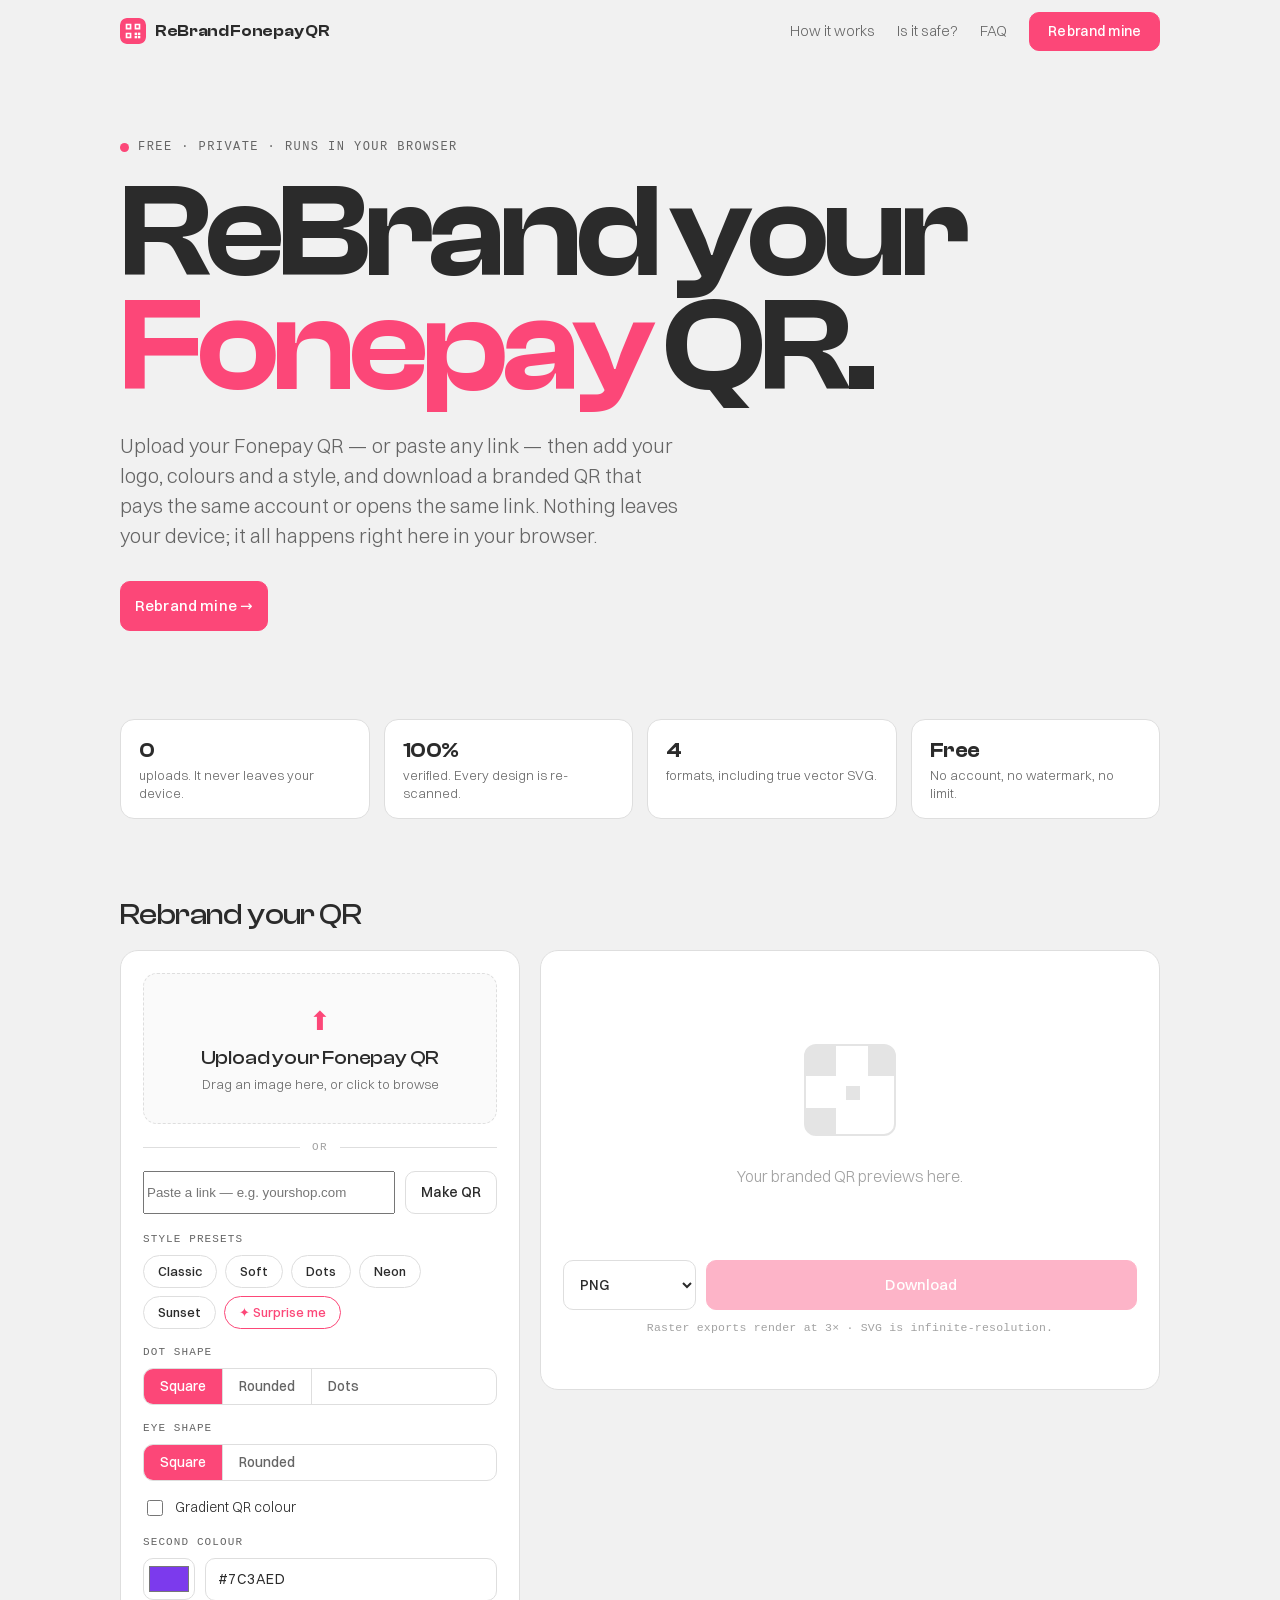
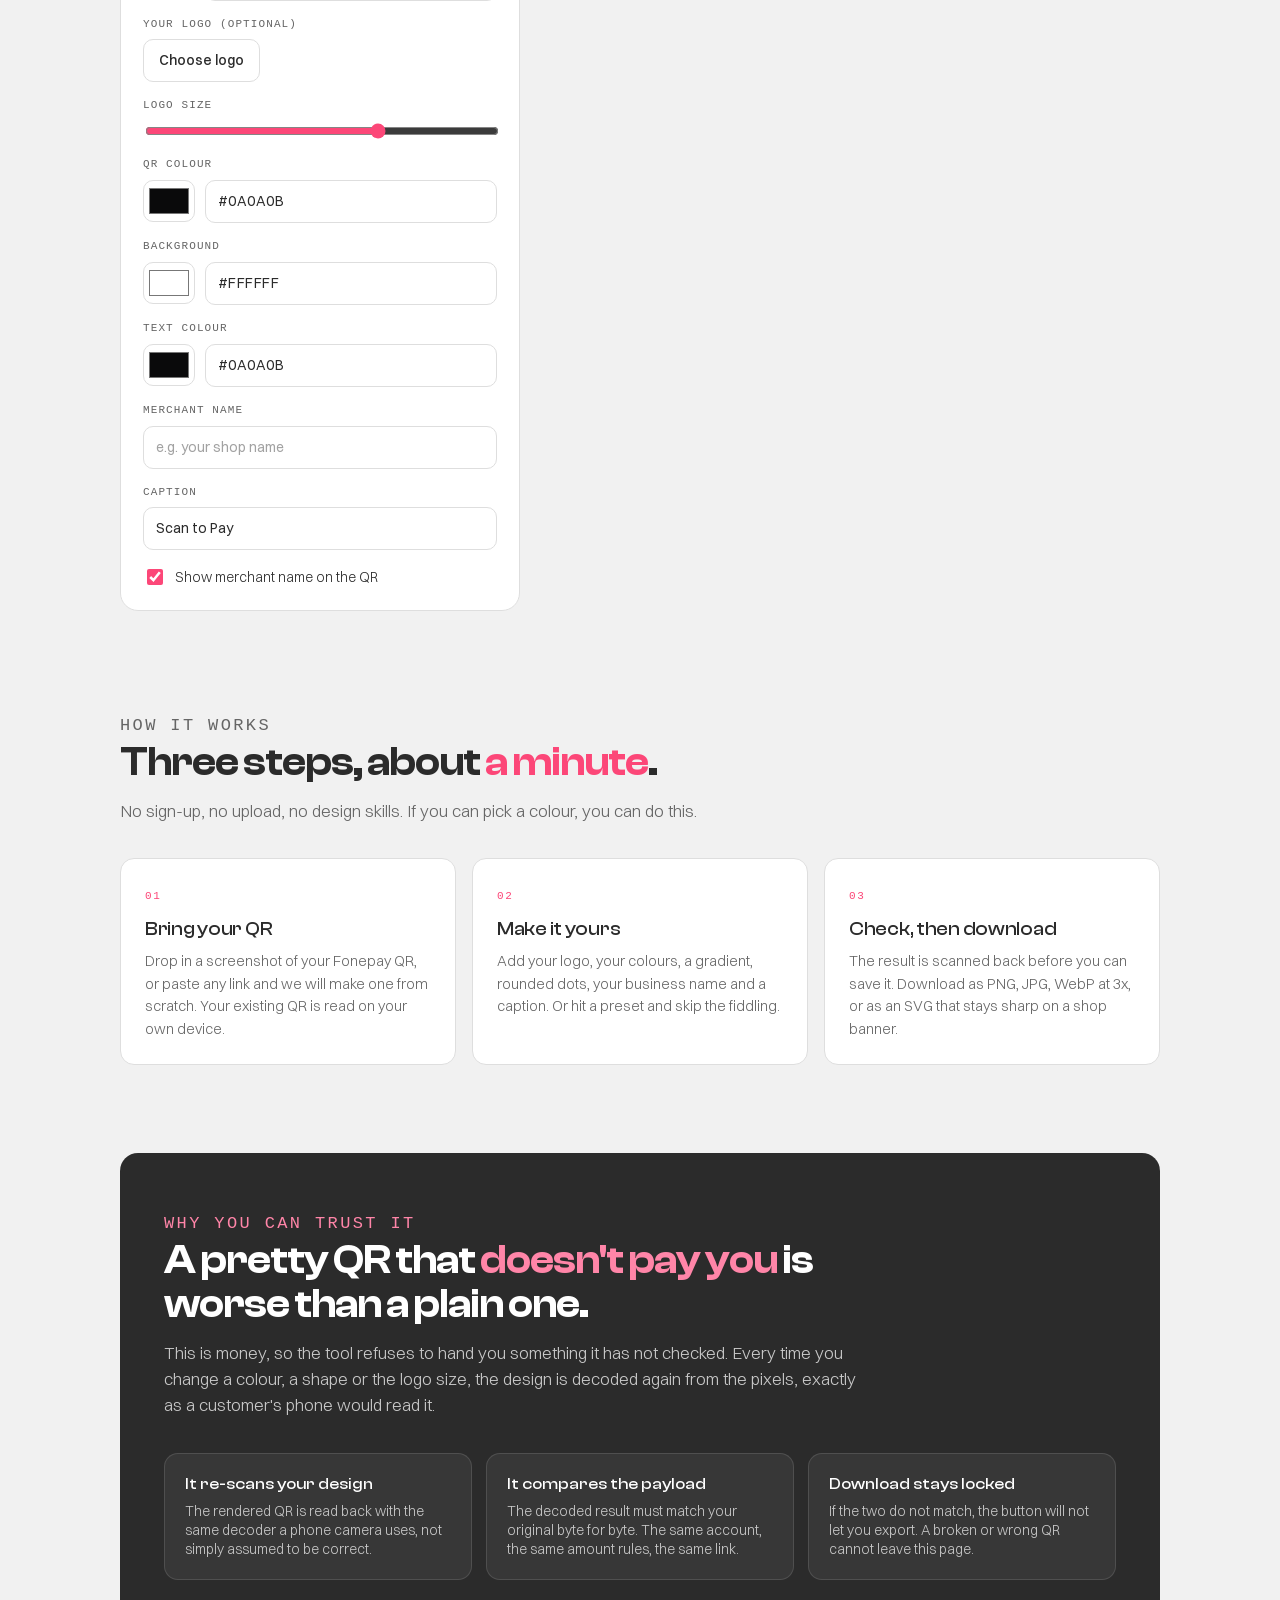
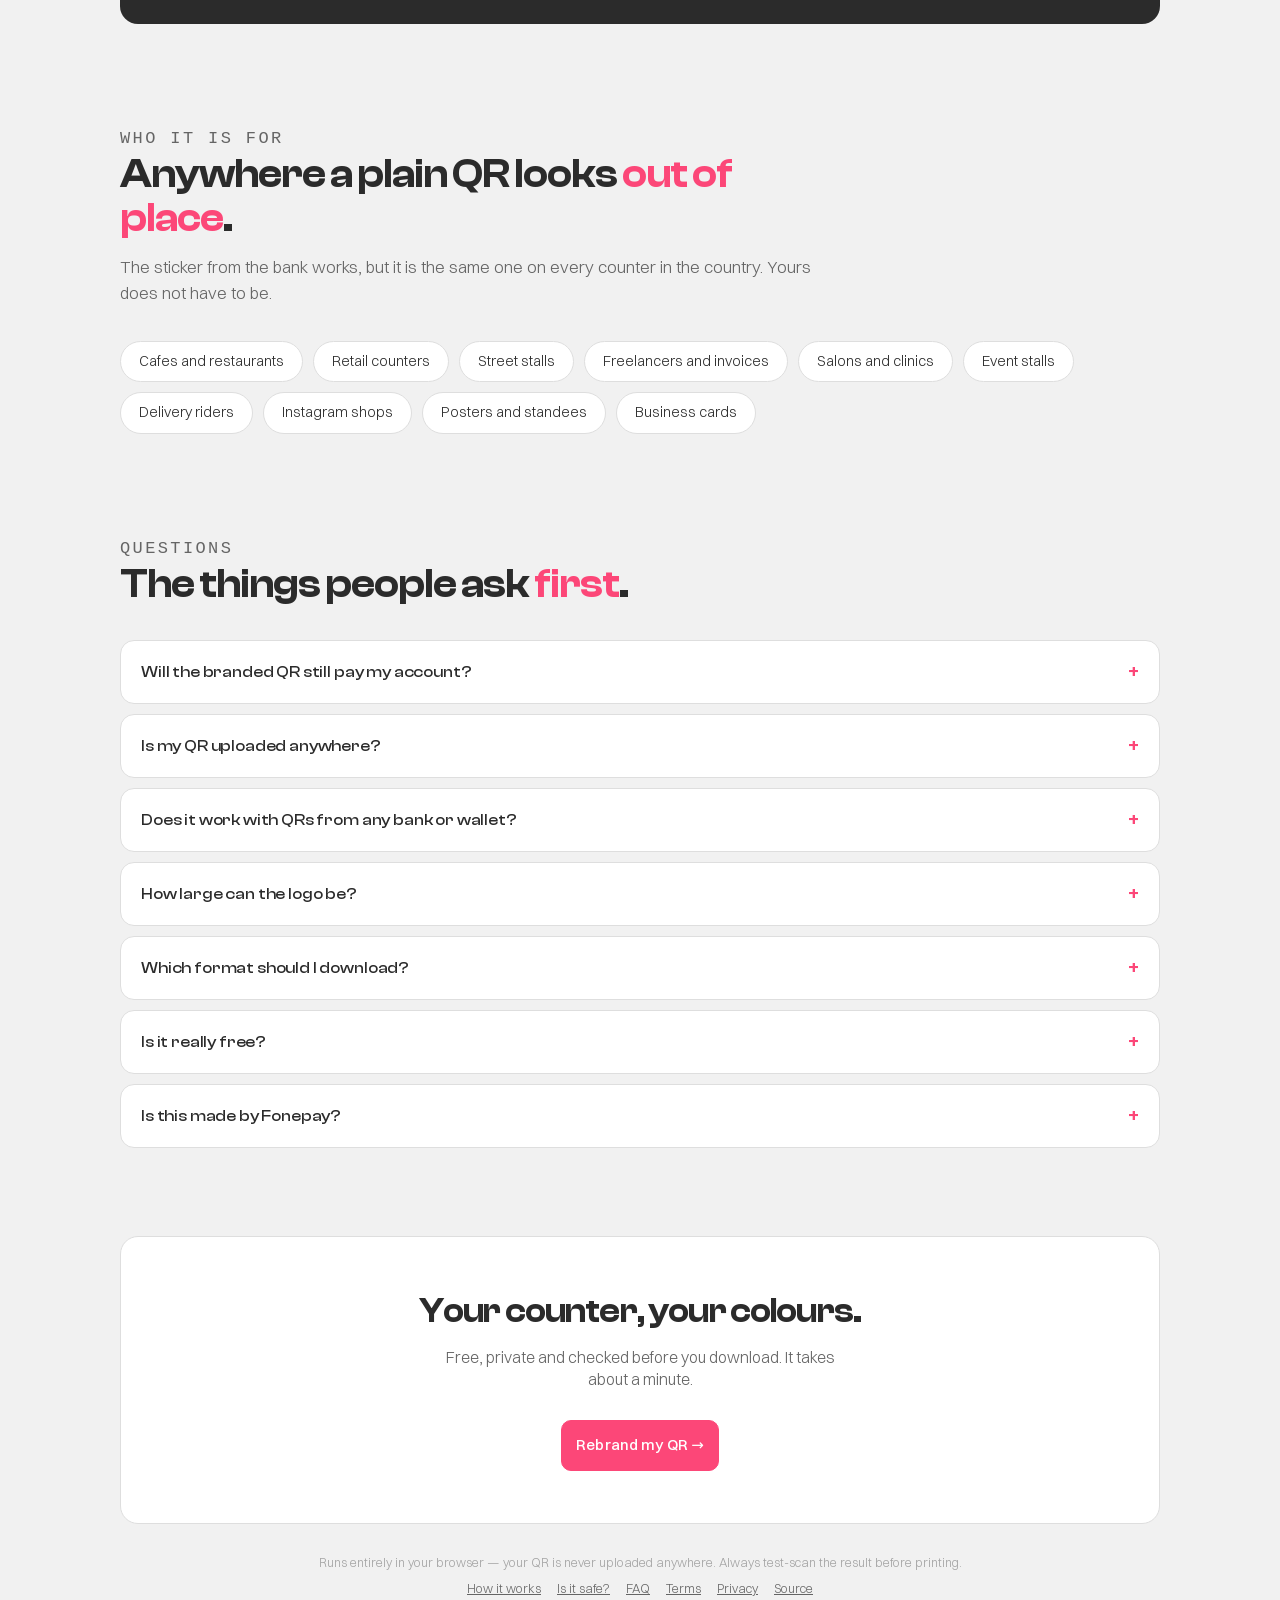
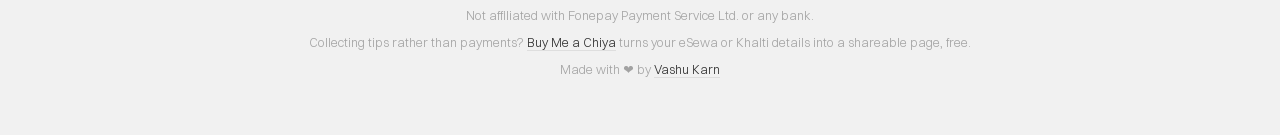
==== commit b6efc598: "Version the stylesheet URL so deploys are not held back by cached CSS Cloudflare caches CSS for four" ====
--- a/index.html
+++ b/index.html
@@ -39,7 +39,7 @@
   <link rel="apple-touch-icon" href="apple-touch-icon.png">
   <link rel="preload" href="lib/fonts/clash-display-600.woff2" as="font" type="font/woff2" crossorigin>
   <link rel="preload" href="lib/fonts/switzer-300.woff2" as="font" type="font/woff2" crossorigin>
-  <link rel="stylesheet" href="style.css">
+  <link rel="stylesheet" href="style.css?v=2">
 
   <script type="application/ld+json">
   {
